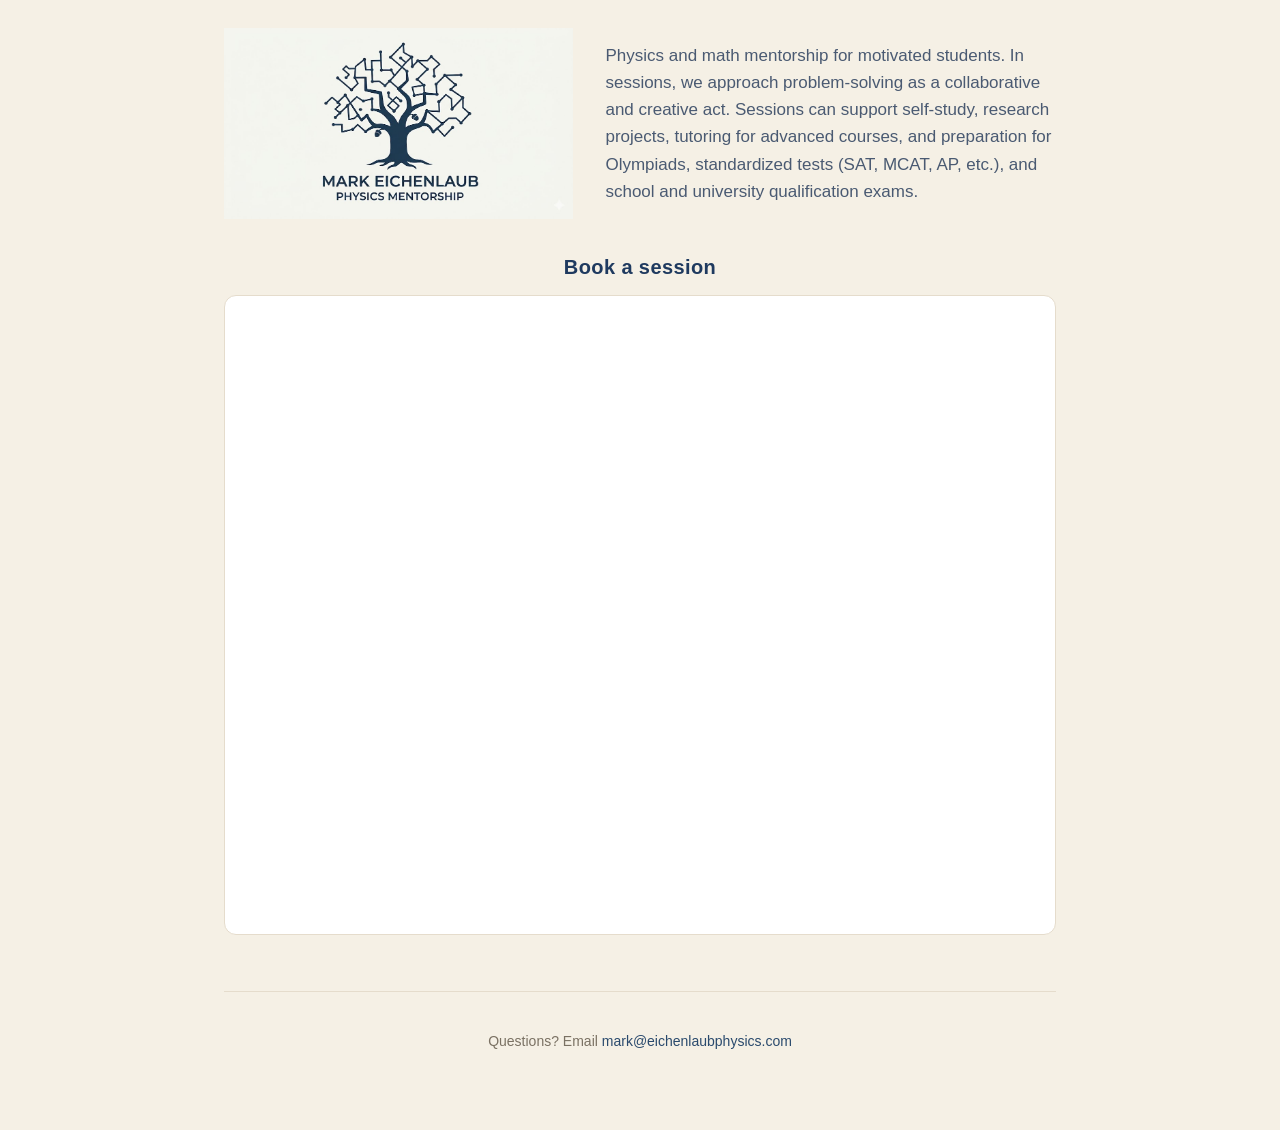
==== index.html @ aeaa36c9 "Update contact email to mark@eichenlaubphysics.com Co-Authored-By: Claude Sonnet 4.6 <noreply@anthro" ====
<!DOCTYPE html>
<html lang="en">
<head>
  <meta charset="UTF-8" />
  <meta name="viewport" content="width=device-width, initial-scale=1.0" />
  <title>Mark Eichenlaub Physics Mentorship</title>
  <meta name="description" content="Physics and math mentorship for motivated students. Olympiads, advanced coursework, research projects, standardized tests, and self-study." />

  <meta property="og:title" content="Mark Eichenlaub Physics Mentorship" />
  <meta property="og:description" content="Physics and math mentorship for motivated students. Olympiads, advanced coursework, research projects, standardized tests, and self-study." />
  <meta property="og:image" content="/logo.jpg" />
  <meta property="og:type" content="website" />

  <link rel="icon" type="image/jpeg" href="/logo.jpg" />
  <link rel="stylesheet" href="styles.css" />
</head>
<body>
  <main>
    <header class="hero">
      <img src="logo.jpg" alt="Mark Eichenlaub Physics Mentorship" class="logo" />
      <div class="intro">
        <p>
          Physics and math mentorship for motivated students. In sessions, we
          approach problem-solving as a collaborative and creative act. Sessions
          can support self-study, research projects, tutoring for advanced
          courses, and preparation for Olympiads, standardized tests (SAT,
          MCAT, AP, etc.), and school and university qualification exams.
        </p>
      </div>
    </header>

    <section class="booking">
      <h2>Book a session</h2>
      <div id="my-cal-inline"></div>
    </section>

    <footer>
      <p>
        Questions? Email <a href="mailto:mark@eichenlaubphysics.com">mark@eichenlaubphysics.com</a>
      </p>
    </footer>
  </main>

  <!-- Cal.com inline embed -->
  <script type="text/javascript">
    (function (C, A, L) { let p = function (a, ar) { a.q.push(ar); }; let d = C.document; C.Cal = C.Cal || function () { let cal = C.Cal; let ar = arguments; if (!cal.loaded) { cal.ns = {}; cal.q = cal.q || []; d.head.appendChild(d.createElement("script")).src = A; cal.loaded = true; } if (ar[0] === L) { const api = function () { p(api, arguments); }; const namespace = ar[1]; api.q = api.q || []; if(typeof namespace === "string"){cal.ns[namespace] = cal.ns[namespace] || api;p(cal.ns[namespace], ar);p(cal, ["initNamespace", namespace]);} else p(cal, ar); return;} p(cal, ar); }; })(window, "https://app.cal.com/embed/embed.js", "init");
    Cal("init", "tutoring", {origin: "https://app.cal.com"});
    Cal.ns.tutoring("inline", {
      elementOrSelector: "#my-cal-inline",
      calLink: "markeichenlaub",
      layout: "month_view"
    });
    Cal.ns.tutoring("ui", { theme: "light", hideEventTypeDetails: false, layout: "month_view" });
  </script>
</body>
</html>
---- styles.css ----
:root {
  --bg: #f5f0e5;
  --ink: #1f3a5f;
  --ink-soft: #4a5a72;
  --muted: #7a7163;
  --rule: #e5dccc;
  --accent: #2a4a6d;
  --max-width: 880px;
}

* { box-sizing: border-box; }

html, body {
  margin: 0;
  padding: 0;
  background: var(--bg);
  color: var(--ink);
  font-family: -apple-system, BlinkMacSystemFont, "Segoe UI", Roboto, "Helvetica Neue", Arial, sans-serif;
  font-size: 17px;
  line-height: 1.6;
  -webkit-font-smoothing: antialiased;
}

main {
  max-width: var(--max-width);
  margin: 0 auto;
  padding: 20px 24px 64px;
}

.hero {
  display: flex;
  align-items: center;
  gap: 32px;
  padding: 8px 0;
}

.logo {
  flex: 0 0 auto;
  width: 42%;
  max-width: 360px;
  height: auto;
  display: block;
}

.intro {
  flex: 1 1 auto;
  color: var(--ink-soft);
  font-size: 17px;
  line-height: 1.6;
}

.intro p {
  margin: 0;
}

.booking {
  margin-top: 24px;
}

.booking h2 {
  font-size: 20px;
  color: var(--ink);
  margin: 0 0 12px;
  text-align: center;
  font-weight: 600;
  letter-spacing: 0.02em;
}

#my-cal-inline {
  min-height: 640px;
  width: 100%;
  background: white;
  border: 1px solid var(--rule);
  border-radius: 12px;
  overflow: hidden;
}

footer {
  margin-top: 56px;
  padding-top: 24px;
  border-top: 1px solid var(--rule);
  text-align: center;
  color: var(--muted);
  font-size: 14px;
}

footer a {
  color: var(--accent);
  text-decoration: none;
}

footer a:hover {
  text-decoration: underline;
}

@media (max-width: 700px) {
  main { padding: 16px 16px 48px; }
  body { font-size: 16px; }
  .hero {
    flex-direction: column;
    gap: 16px;
    text-align: center;
  }
  .logo { width: 100%; max-width: 420px; }
  .intro { font-size: 17px; }
  #my-cal-inline { min-height: 580px; }
}
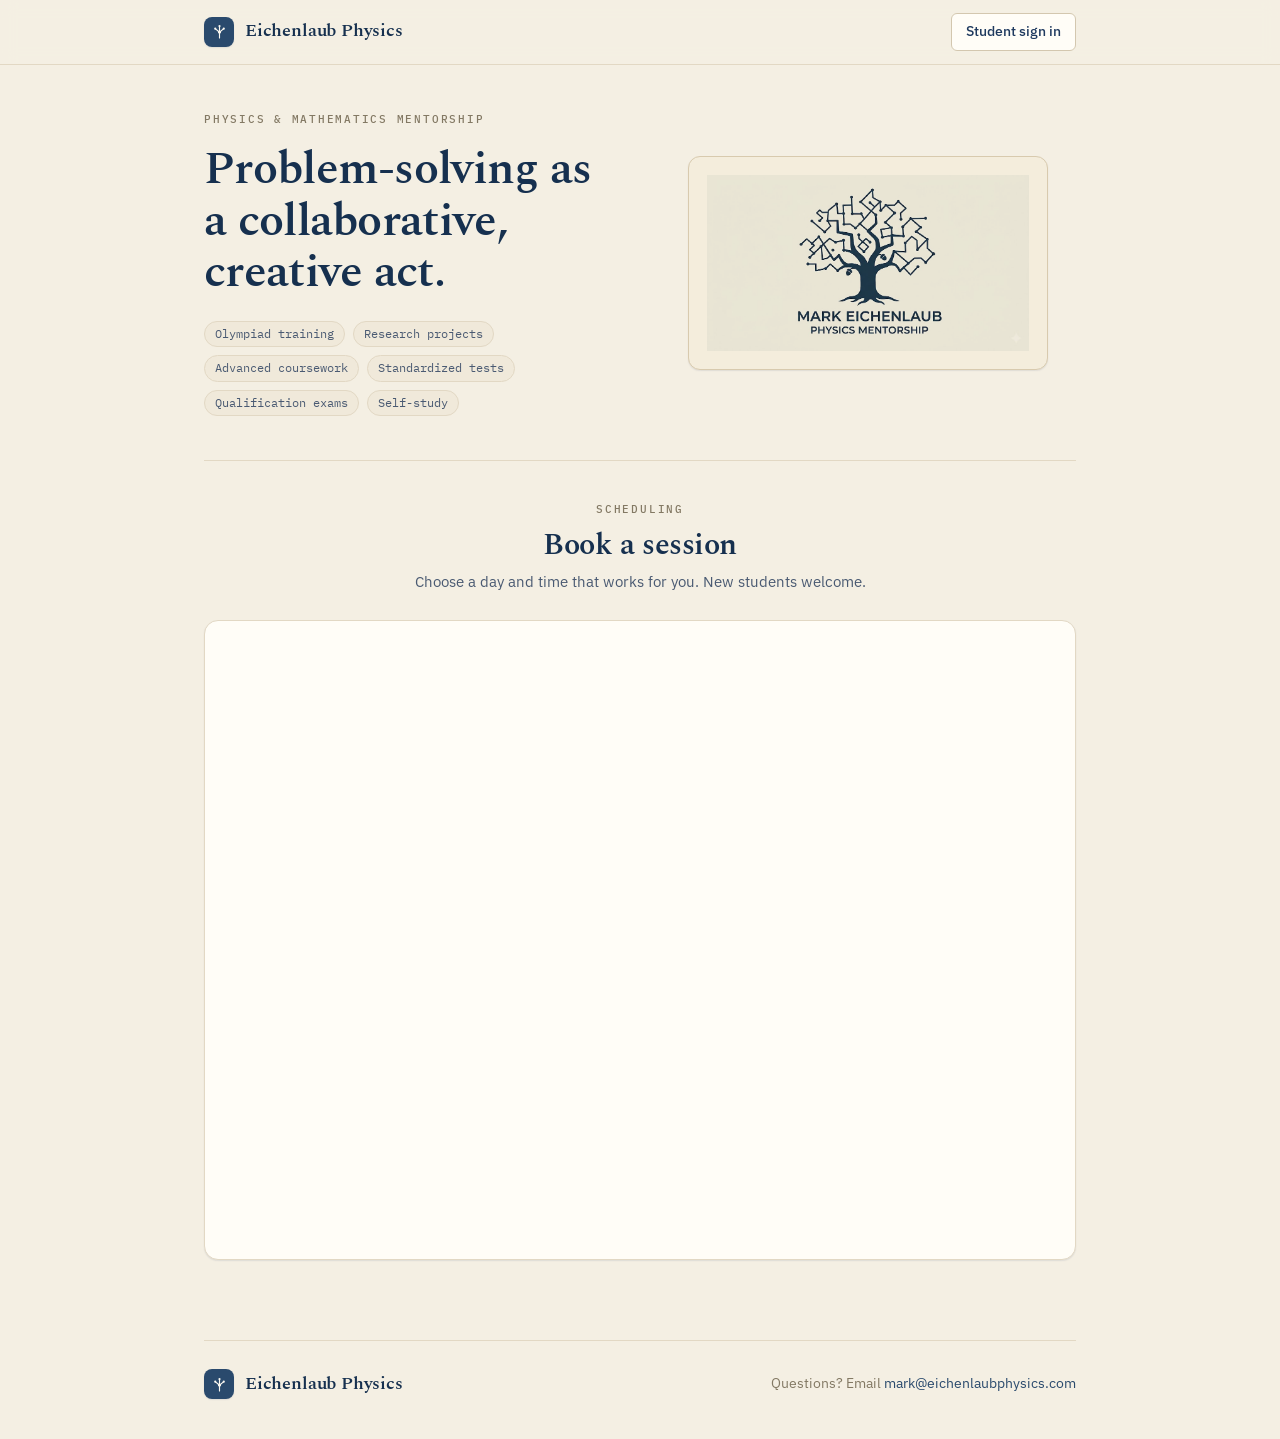
==== commit 33cbe8a3: "Apply unified brand design: warm cream + navy, Spectral / IBM Plex New look matches the student port" ====
--- a/index.html
+++ b/index.html
@@ -12,32 +12,74 @@
   <meta property="og:type" content="website" />
 
   <link rel="icon" type="image/jpeg" href="/logo.jpg" />
+
+  <link rel="preconnect" href="https://fonts.googleapis.com" />
+  <link rel="preconnect" href="https://fonts.gstatic.com" crossorigin />
+  <link href="https://fonts.googleapis.com/css2?family=Spectral:ital,wght@0,400;0,500;0,600;0,700;1,400&family=IBM+Plex+Sans:wght@400;500;600&family=IBM+Plex+Mono:wght@400;500&display=swap" rel="stylesheet" />
+
   <link rel="stylesheet" href="styles.css" />
 </head>
 <body>
-  <main>
-    <header class="hero">
-      <img src="logo.jpg" alt="Mark Eichenlaub Physics Mentorship" class="logo" />
-      <div class="intro">
-        <p>
-          Physics and math mentorship for motivated students. In sessions, we
-          approach problem-solving as a collaborative and creative act. Sessions
-          can support self-study, research projects, tutoring for advanced
-          courses, and preparation for Olympiads, standardized tests (SAT,
-          MCAT, AP, etc.), and school and university qualification exams.
-        </p>
+  <header class="site-header">
+    <div class="wrap header-inner">
+      <a class="wordmark" href="/">
+        <span class="mark" aria-hidden="true">
+          <svg viewBox="0 0 24 24" fill="none" stroke="currentColor" stroke-width="1.6" stroke-linecap="round" stroke-linejoin="round">
+            <path d="M12 21 L12 13"></path><path d="M12 13 L6 8"></path><path d="M12 13 L18 8"></path><path d="M12 13 L12 5"></path>
+            <circle cx="12" cy="13" r="2.1" fill="currentColor" stroke="none"></circle>
+            <circle cx="6" cy="8" r="1.5" fill="currentColor" stroke="none"></circle>
+            <circle cx="18" cy="8" r="1.5" fill="currentColor" stroke="none"></circle>
+            <circle cx="12" cy="4.4" r="1.5" fill="currentColor" stroke="none"></circle>
+          </svg>
+        </span>
+        <span class="wm-name">Eichenlaub Physics</span>
+      </a>
+      <a class="signin-link" href="https://portal.eichenlaubphysics.com">Student sign in</a>
+    </div>
+  </header>
+
+  <main class="wrap">
+    <section class="hero">
+      <div class="hero-copy">
+        <p class="eyebrow">Physics &amp; Mathematics Mentorship</p>
+        <h1>Problem-solving as a collaborative, creative act.</h1>
+        <ul class="focus">
+          <li>Olympiad training</li>
+          <li>Research projects</li>
+          <li>Advanced coursework</li>
+          <li>Standardized tests</li>
+          <li>Qualification exams</li>
+          <li>Self-study</li>
+        </ul>
       </div>
-    </header>
+      <div class="hero-logo">
+        <img src="logo.jpg" alt="Mark Eichenlaub Physics Mentorship" class="logo" />
+      </div>
+    </section>
+
+    <hr class="rule" />
 
     <section class="booking">
+      <p class="eyebrow center">Scheduling</p>
       <h2>Book a session</h2>
+      <p class="booking-sub">Choose a day and time that works for you. New students welcome.</p>
       <div id="my-cal-inline"></div>
     </section>
 
     <footer>
-      <p>
-        Questions? Email <a href="mailto:mark@eichenlaubphysics.com">mark@eichenlaubphysics.com</a>
-      </p>
+      <a class="wordmark" href="/">
+        <span class="mark" aria-hidden="true">
+          <svg viewBox="0 0 24 24" fill="none" stroke="currentColor" stroke-width="1.6" stroke-linecap="round" stroke-linejoin="round">
+            <path d="M12 21 L12 13"></path><path d="M12 13 L6 8"></path><path d="M12 13 L18 8"></path><path d="M12 13 L12 5"></path>
+            <circle cx="12" cy="13" r="2.1" fill="currentColor" stroke="none"></circle>
+            <circle cx="6" cy="8" r="1.5" fill="currentColor" stroke="none"></circle>
+            <circle cx="18" cy="8" r="1.5" fill="currentColor" stroke="none"></circle>
+            <circle cx="12" cy="4.4" r="1.5" fill="currentColor" stroke="none"></circle>
+          </svg>
+        </span>
+        <span class="wm-name">Eichenlaub Physics</span>
+      </a>
+      <p>Questions? Email <a href="mailto:mark@eichenlaubphysics.com">mark@eichenlaubphysics.com</a></p>
     </footer>
   </main>
 
@@ -50,7 +92,12 @@
       calLink: "markeichenlaub",
       layout: "month_view"
     });
-    Cal.ns.tutoring("ui", { theme: "light", hideEventTypeDetails: false, layout: "month_view" });
+    Cal.ns.tutoring("ui", {
+      theme: "light",
+      hideEventTypeDetails: false,
+      layout: "month_view",
+      cssVarsPerTheme: { light: { "cal-brand": "#2a4a6d" } }
+    });
   </script>
 </body>
 </html>
--- a/styles.css
+++ b/styles.css
@@ -1,107 +1,128 @@
+/* ============================================================
+   Eichenlaub Physics — booking site
+   Unified brand: warm cream + navy, Spectral / IBM Plex Sans.
+   ============================================================ */
 :root {
-  --bg: #f5f0e5;
-  --ink: #1f3a5f;
-  --ink-soft: #4a5a72;
-  --muted: #7a7163;
-  --rule: #e5dccc;
-  --accent: #2a4a6d;
-  --max-width: 880px;
+  --bg:          #f4efe3;
+  --surface:     #fffdf7;
+  --surface-2:   #f0e9da;
+  --ink:         #1f3a5f;
+  --ink-strong:  #16304f;
+  --ink-soft:    #4a5a72;
+  --muted:       #837964;
+  --rule:        #e2d8c4;
+  --rule-strong: #d3c7af;
+  --accent:      #2a4a6d;
+  --accent-ink:  #fbf8f0;
+  --accent-soft: #e4ebf2;
+
+  --font-display: 'Spectral', Georgia, serif;
+  --font-ui: 'IBM Plex Sans', system-ui, -apple-system, sans-serif;
+  --font-mono: 'IBM Plex Mono', ui-monospace, monospace;
+
+  --max-width: 920px;
+  --shadow-sm: 0 1px 2px rgba(31,58,95,.06), 0 1px 1px rgba(31,58,95,.04);
 }
 
 * { box-sizing: border-box; }
 
 html, body {
-  margin: 0;
-  padding: 0;
+  margin: 0; padding: 0;
   background: var(--bg);
   color: var(--ink);
-  font-family: -apple-system, BlinkMacSystemFont, "Segoe UI", Roboto, "Helvetica Neue", Arial, sans-serif;
-  font-size: 17px;
+  font-family: var(--font-ui);
+  font-size: 16px;
   line-height: 1.6;
   -webkit-font-smoothing: antialiased;
+  text-rendering: optimizeLegibility;
 }
 
-main {
-  max-width: var(--max-width);
-  margin: 0 auto;
-  padding: 20px 24px 64px;
+h1, h2 { font-family: var(--font-display); font-weight: 600; color: var(--ink-strong); line-height: 1.12; letter-spacing: -0.015em; margin: 0; }
+a { color: var(--accent); text-decoration: none; }
+a:hover { text-decoration: underline; text-underline-offset: 2px; }
+
+.wrap { max-width: var(--max-width); margin: 0 auto; padding: 0 24px; }
+
+.eyebrow {
+  font-family: var(--font-mono);
+  font-size: 11px; letter-spacing: 0.16em; text-transform: uppercase;
+  color: var(--muted); font-weight: 500; margin: 0 0 16px;
+}
+.eyebrow.center { text-align: center; margin-bottom: 10px; }
+
+/* ---- Header -------------------------------------------------- */
+.site-header {
+  position: sticky; top: 0; z-index: 10;
+  background: color-mix(in srgb, var(--bg) 88%, transparent);
+  backdrop-filter: blur(8px);
+  border-bottom: 1px solid var(--rule);
+}
+.header-inner { display: flex; align-items: center; justify-content: space-between; padding-top: 13px; padding-bottom: 13px; }
+.wordmark { display: inline-flex; align-items: center; gap: 11px; }
+.wordmark:hover { text-decoration: none; }
+.wordmark .mark {
+  width: 30px; height: 30px; flex-shrink: 0; border-radius: 8px;
+  background: var(--accent); color: var(--accent-ink);
+  display: grid; place-items: center; box-shadow: var(--shadow-sm);
+}
+.wordmark .mark svg { width: 17px; height: 17px; display: block; }
+.wm-name { font-family: var(--font-display); font-weight: 600; font-size: 18px; color: var(--ink-strong); letter-spacing: -0.01em; }
+.signin-link {
+  font-size: 13.5px; font-weight: 500; color: var(--ink); padding: 7px 14px;
+  border: 1px solid var(--rule-strong); border-radius: 6px; background: var(--surface);
+  transition: background .15s, border-color .15s; white-space: nowrap;
+}
+.signin-link:hover { background: var(--surface-2); border-color: var(--muted); text-decoration: none; }
+
+/* ---- Hero ---------------------------------------------------- */
+.hero {
+  display: grid; grid-template-columns: 1fr 1fr; gap: 40px; align-items: center;
+  padding: 46px 0 36px;
+}
+.hero h1 { font-size: clamp(30px, 4.4vw, 46px); margin-bottom: 22px; }
+.focus { list-style: none; margin: 0; padding: 0; display: flex; flex-wrap: wrap; gap: 8px; }
+.focus li {
+  font-family: var(--font-mono); font-size: 11.5px; color: var(--ink-soft);
+  background: var(--surface-2); border: 1px solid var(--rule);
+  padding: 3px 10px; border-radius: 100px; white-space: nowrap;
+}
+.hero-logo { display: grid; place-items: center; }
+.hero-logo .logo {
+  width: 100%; max-width: 360px; display: block; border-radius: 12px;
+  background: var(--surface); padding: 18px;
+  border: 1px solid var(--rule); box-shadow: var(--shadow-sm);
+  mix-blend-mode: multiply;
 }
 
-.hero {
-  display: flex;
-  align-items: center;
-  gap: 32px;
-  padding: 8px 0;
+.rule { height: 1px; background: var(--rule); border: none; margin: 8px 0 40px; }
+
+/* ---- Booking ------------------------------------------------- */
+.booking { padding-bottom: 72px; }
+.booking h2 { font-size: 30px; text-align: center; margin-bottom: 8px; }
+.booking-sub { text-align: center; color: var(--ink-soft); font-size: 15px; margin: 0 0 26px; }
+
+#my-cal-inline {
+  min-height: 640px; width: 100%;
+  background: var(--surface);
+  border: 1px solid var(--rule);
+  border-radius: 14px;
+  overflow: hidden;
+  box-shadow: var(--shadow-sm);
 }
 
-.logo {
-  flex: 0 0 auto;
-  width: 42%;
-  max-width: 360px;
-  height: auto;
-  display: block;
+/* ---- Footer -------------------------------------------------- */
+footer {
+  margin-top: 8px; padding: 28px 0 40px;
+  border-top: 1px solid var(--rule);
+  display: flex; align-items: center; justify-content: space-between;
+  flex-wrap: wrap; gap: 12px;
 }
+footer p { color: var(--muted); font-size: 13.5px; margin: 0; }
 
-.intro {
-  flex: 1 1 auto;
-  color: var(--ink-soft);
-  font-size: 17px;
-  line-height: 1.6;
+/* ---- Responsive ---------------------------------------------- */
+@media (max-width: 760px) {
+  .hero { grid-template-columns: 1fr; gap: 26px; padding: 32px 0 28px; }
+  .hero-logo { order: -1; }
+  .hero-logo .logo { max-width: 300px; }
+  .booking h2 { font-size: 26px; }
 }
-
-.intro p {
-  margin: 0;
-}
-
-.booking {
-  margin-top: 24px;
-}
-
-.booking h2 {
-  font-size: 20px;
-  color: var(--ink);
-  margin: 0 0 12px;
-  text-align: center;
-  font-weight: 600;
-  letter-spacing: 0.02em;
-}
-
-#my-cal-inline {
-  min-height: 640px;
-  width: 100%;
-  background: white;
-  border: 1px solid var(--rule);
-  border-radius: 12px;
-  overflow: hidden;
-}
-
-footer {
-  margin-top: 56px;
-  padding-top: 24px;
-  border-top: 1px solid var(--rule);
-  text-align: center;
-  color: var(--muted);
-  font-size: 14px;
-}
-
-footer a {
-  color: var(--accent);
-  text-decoration: none;
-}
-
-footer a:hover {
-  text-decoration: underline;
-}
-
-@media (max-width: 700px) {
-  main { padding: 16px 16px 48px; }
-  body { font-size: 16px; }
-  .hero {
-    flex-direction: column;
-    gap: 16px;
-    text-align: center;
-  }
-  .logo { width: 100%; max-width: 420px; }
-  .intro { font-size: 17px; }
-  #my-cal-inline { min-height: 580px; }
-}
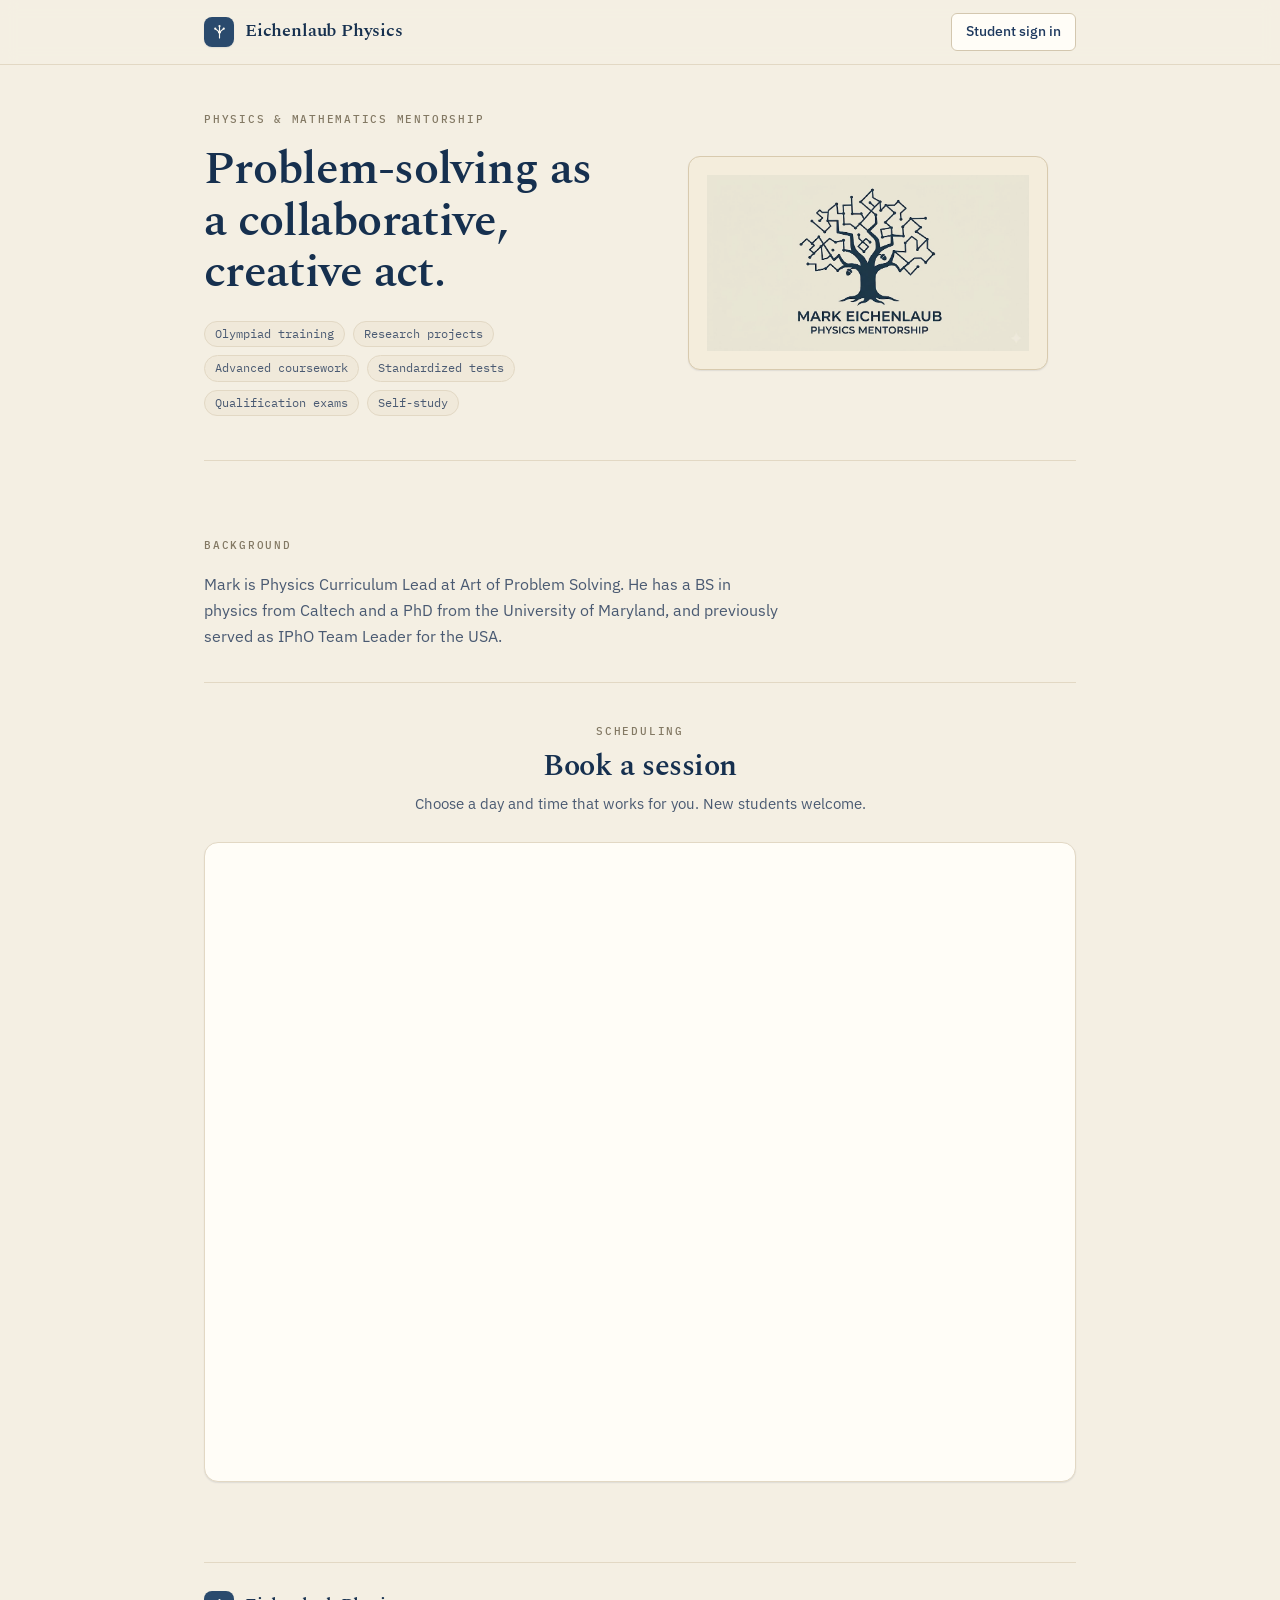
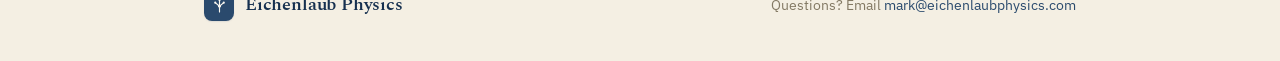
==== commit 5d3183d8: "Add bio section; bio moved here from Cal.com profile Physics Curriculum Lead / Caltech BS / UMD PhD " ====
--- a/index.html
+++ b/index.html
@@ -59,6 +59,13 @@
 
     <hr class="rule" />
 
+    <section class="about">
+      <p class="eyebrow">Background</p>
+      <p class="about-body">Mark is Physics Curriculum Lead at Art of Problem Solving. He has a BS in physics from Caltech and a PhD from the University of Maryland, and previously served as IPhO Team Leader for the USA.</p>
+    </section>
+
+    <hr class="rule" />
+
     <section class="booking">
       <p class="eyebrow center">Scheduling</p>
       <h2>Book a session</h2>
--- a/styles.css
+++ b/styles.css
@@ -96,6 +96,10 @@
 
 .rule { height: 1px; background: var(--rule); border: none; margin: 8px 0 40px; }
 
+/* ---- About --------------------------------------------------- */
+.about { padding: 36px 0 24px; }
+.about-body { font-size: 16px; color: var(--ink-soft); line-height: 1.65; max-width: 580px; margin: 0; }
+
 /* ---- Booking ------------------------------------------------- */
 .booking { padding-bottom: 72px; }
 .booking h2 { font-size: 30px; text-align: center; margin-bottom: 8px; }
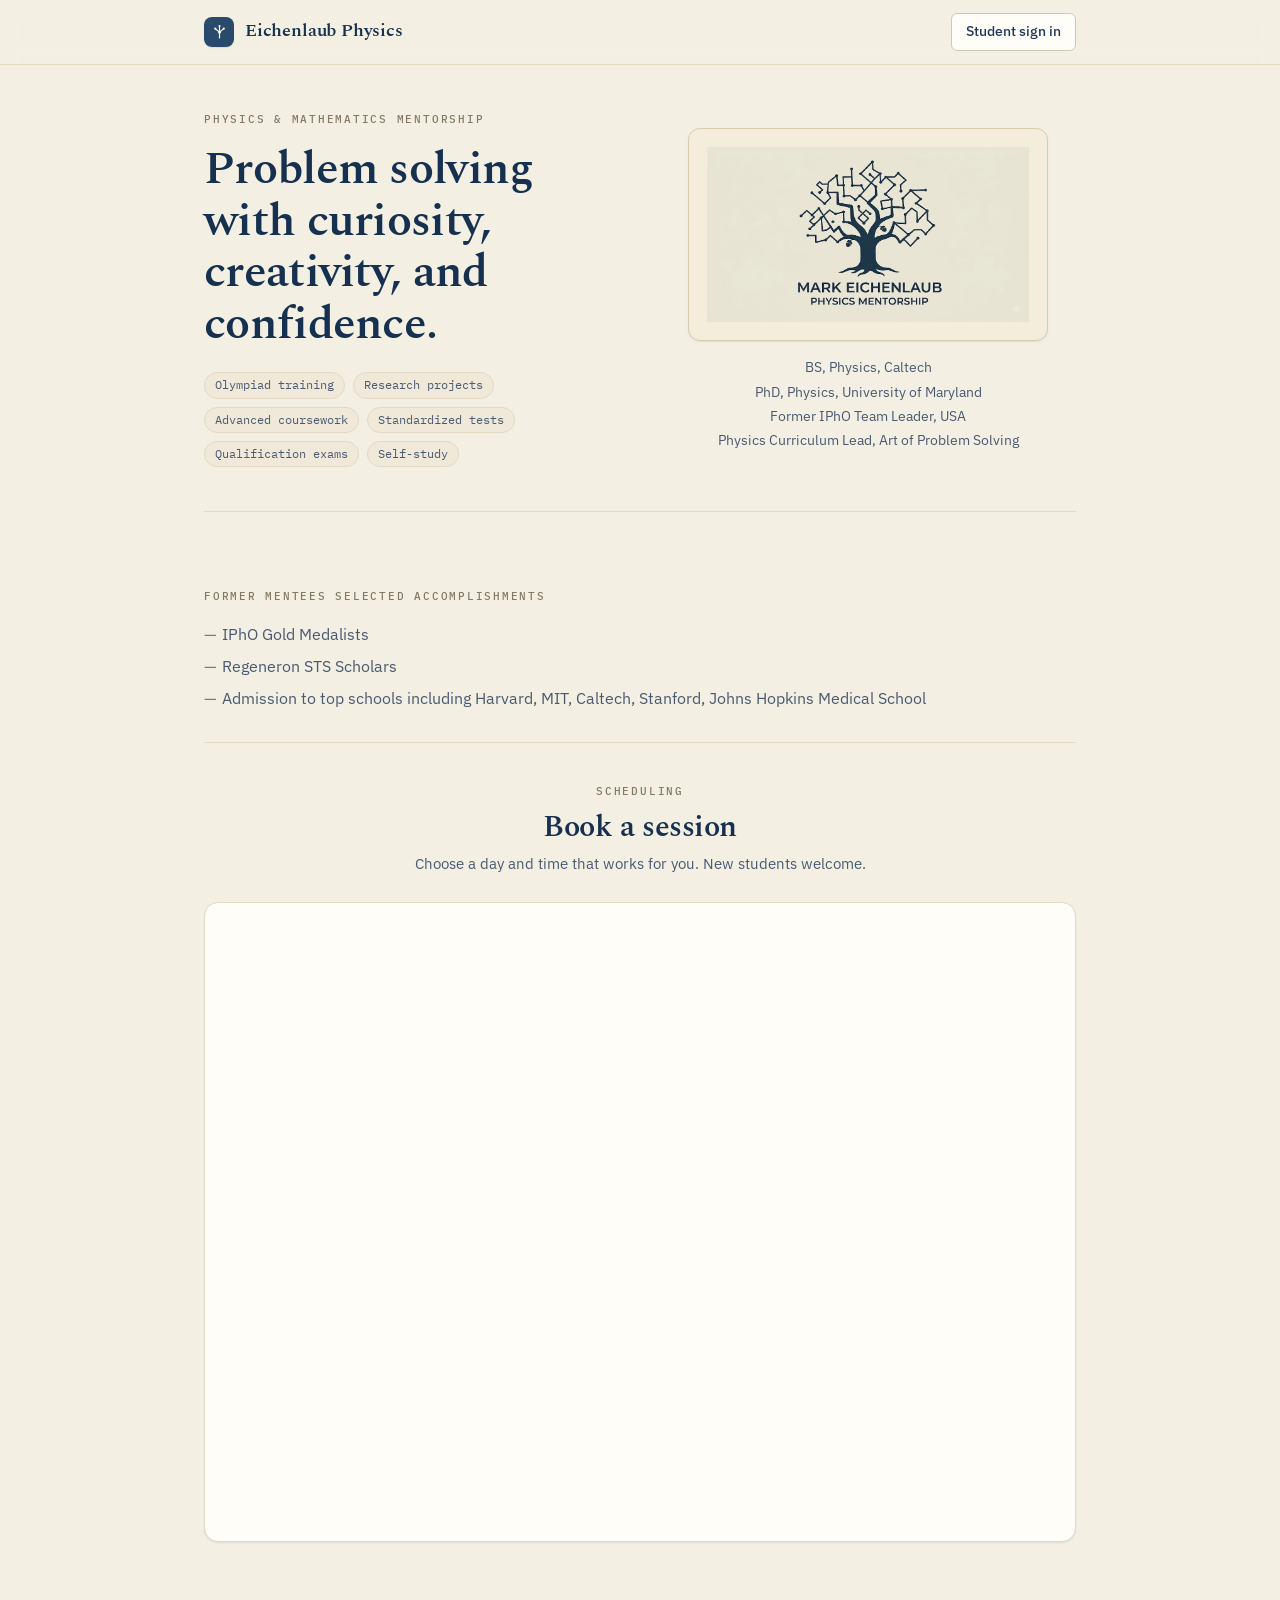
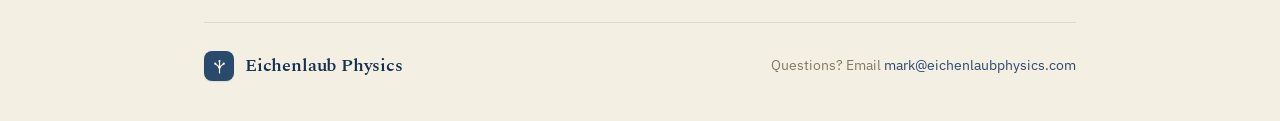
==== commit 56cdcc85: "Redesign hero bio, headline, and add mentee accomplishments section - Move bio under logo as 4 crede" ====
--- a/index.html
+++ b/index.html
@@ -42,7 +42,7 @@
     <section class="hero">
       <div class="hero-copy">
         <p class="eyebrow">Physics &amp; Mathematics Mentorship</p>
-        <h1>Problem-solving as a collaborative, creative act.</h1>
+        <h1>Problem solving with curiosity, creativity, and confidence.</h1>
         <ul class="focus">
           <li>Olympiad training</li>
           <li>Research projects</li>
@@ -54,14 +54,24 @@
       </div>
       <div class="hero-logo">
         <img src="logo.jpg" alt="Mark Eichenlaub Physics Mentorship" class="logo" />
+        <ul class="bio-lines">
+          <li>BS, Physics, Caltech</li>
+          <li>PhD, Physics, University of Maryland</li>
+          <li>Former IPhO Team Leader, USA</li>
+          <li>Physics Curriculum Lead, Art of Problem Solving</li>
+        </ul>
       </div>
     </section>
 
     <hr class="rule" />
 
-    <section class="about">
-      <p class="eyebrow">Background</p>
-      <p class="about-body">Mark is Physics Curriculum Lead at Art of Problem Solving. He has a BS in physics from Caltech and a PhD from the University of Maryland, and previously served as IPhO Team Leader for the USA.</p>
+    <section class="accomplishments">
+      <p class="eyebrow">Former mentees selected accomplishments</p>
+      <ul class="accomplishment-list">
+        <li>IPhO Gold Medalists</li>
+        <li>Regeneron STS Scholars</li>
+        <li>Admission to top schools including Harvard, MIT, Caltech, Stanford, Johns Hopkins Medical School</li>
+      </ul>
     </section>
 
     <hr class="rule" />
--- a/styles.css
+++ b/styles.css
@@ -96,9 +96,30 @@
 
 .rule { height: 1px; background: var(--rule); border: none; margin: 8px 0 40px; }
 
-/* ---- About --------------------------------------------------- */
-.about { padding: 36px 0 24px; }
-.about-body { font-size: 16px; color: var(--ink-soft); line-height: 1.65; max-width: 580px; margin: 0; }
+/* ---- Bio lines (under logo) ---------------------------------- */
+.bio-lines {
+  list-style: none; margin: 16px 0 0; padding: 0;
+  display: flex; flex-direction: column; gap: 4px;
+  text-align: center;
+}
+.bio-lines li {
+  font-family: var(--font-ui); font-size: 13.5px;
+  color: var(--ink-soft); line-height: 1.5;
+}
+
+/* ---- Accomplishments ----------------------------------------- */
+.accomplishments { padding: 36px 0 24px; }
+.accomplishment-list {
+  list-style: none; margin: 0; padding: 0;
+  display: flex; flex-direction: column; gap: 8px;
+}
+.accomplishment-list li {
+  font-size: 16px; color: var(--ink-soft); line-height: 1.5;
+  padding-left: 18px; position: relative;
+}
+.accomplishment-list li::before {
+  content: "—"; position: absolute; left: 0; color: var(--muted);
+}
 
 /* ---- Booking ------------------------------------------------- */
 .booking { padding-bottom: 72px; }
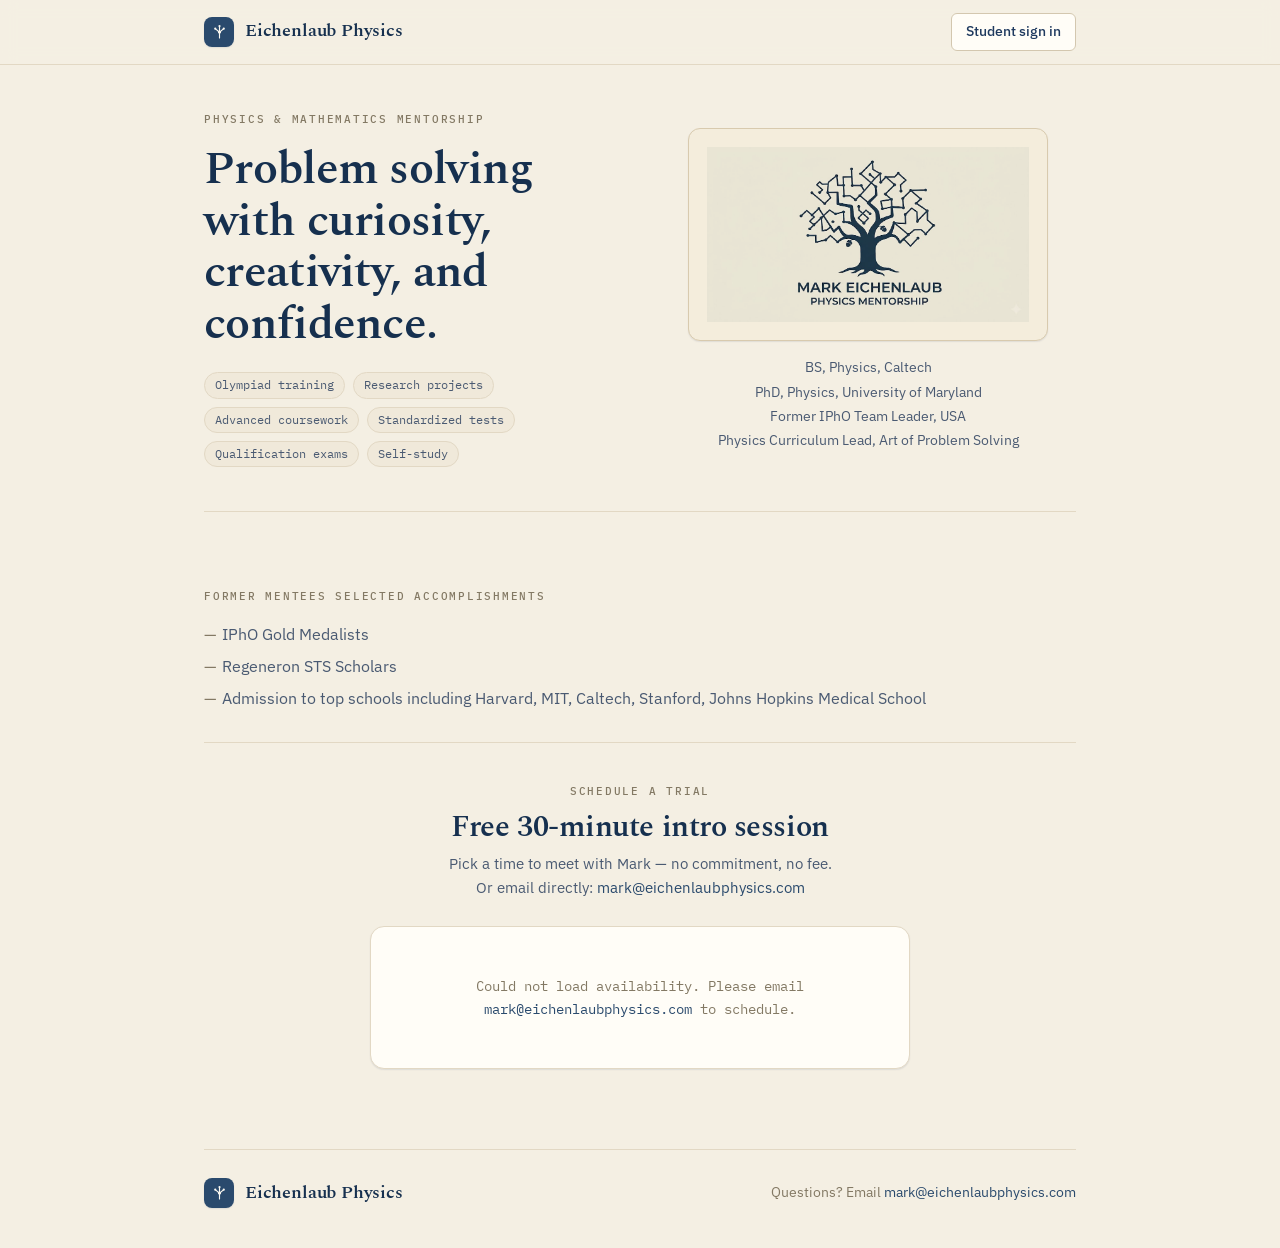
==== commit 90dc255e: "Replace Cal.com with custom 30-min trial booking widget Removes Cal.com embed entirely. New widget c" ====
--- a/index.html
+++ b/index.html
@@ -77,10 +77,11 @@
     <hr class="rule" />
 
     <section class="booking">
-      <p class="eyebrow center">Scheduling</p>
-      <h2>Book a session</h2>
-      <p class="booking-sub">Choose a day and time that works for you. New students welcome.</p>
-      <div id="my-cal-inline"></div>
+      <p class="eyebrow center">Schedule a Trial</p>
+      <h2>Free 30-minute intro session</h2>
+      <p class="booking-sub">Pick a time to meet with Mark — no commitment, no fee.<br>
+        Or email directly: <a href="mailto:mark@eichenlaubphysics.com">mark@eichenlaubphysics.com</a></p>
+      <div id="trial-booking" class="trial-widget"></div>
     </section>
 
     <footer>
@@ -100,21 +101,157 @@
     </footer>
   </main>
 
-  <!-- Cal.com inline embed -->
-  <script type="text/javascript">
-    (function (C, A, L) { let p = function (a, ar) { a.q.push(ar); }; let d = C.document; C.Cal = C.Cal || function () { let cal = C.Cal; let ar = arguments; if (!cal.loaded) { cal.ns = {}; cal.q = cal.q || []; d.head.appendChild(d.createElement("script")).src = A; cal.loaded = true; } if (ar[0] === L) { const api = function () { p(api, arguments); }; const namespace = ar[1]; api.q = api.q || []; if(typeof namespace === "string"){cal.ns[namespace] = cal.ns[namespace] || api;p(cal.ns[namespace], ar);p(cal, ["initNamespace", namespace]);} else p(cal, ar); return;} p(cal, ar); }; })(window, "https://app.cal.com/embed/embed.js", "init");
-    Cal("init", "tutoring", {origin: "https://app.cal.com"});
-    Cal.ns.tutoring("inline", {
-      elementOrSelector: "#my-cal-inline",
-      calLink: "markeichenlaub",
-      layout: "month_view"
-    });
-    Cal.ns.tutoring("ui", {
-      theme: "light",
-      hideEventTypeDetails: false,
-      layout: "month_view",
-      cssVarsPerTheme: { light: { "cal-brand": "#2a4a6d" } }
-    });
+  <script>
+  (function () {
+    const SB_URL = 'https://nxvtaxbntqhcfqtazbnt.supabase.co'
+    const SB_KEY = 'sb_publishable_51M6zUC11pz8fIPkCvi4WQ_owCE99pB'
+    const TZ = 'America/Los_Angeles'
+    const MONTHS = ['January','February','March','April','May','June','July','August','September','October','November','December']
+    const DAYS = ['Su','Mo','Tu','We','Th','Fr','Sa']
+
+    const root = document.getElementById('trial-booking')
+    let allSlots = []       // ISO strings
+    let year, month         // currently displayed month
+    let selectedDate = null // 'YYYY-MM-DD'
+    let selectedSlot = null // ISO string
+    let submitting = false
+
+    function toLocalDate(iso) {
+      return new Date(iso).toLocaleDateString('en-CA', { timeZone: TZ })
+    }
+    function fmtTime(iso) {
+      return new Date(iso).toLocaleTimeString('en-US', { hour: 'numeric', minute: '2-digit', timeZone: TZ })
+    }
+    function fmtFullDate(dateStr) {
+      const d = new Date(dateStr + 'T12:00:00Z')
+      return d.toLocaleDateString('en-US', { weekday: 'long', month: 'long', day: 'numeric', timeZone: TZ })
+    }
+    function dateKey(iso) { return toLocalDate(iso) }
+
+    function slotsByDate() {
+      const map = {}
+      for (const s of allSlots) {
+        const k = dateKey(s)
+        if (!map[k]) map[k] = []
+        map[k].push(s)
+      }
+      return map
+    }
+
+    function render() {
+      const map = slotsByDate()
+      const today = new Date().toLocaleDateString('en-CA', { timeZone: TZ })
+      const firstDay = new Date(year, month, 1).getDay()
+      const daysInMonth = new Date(year, month + 1, 0).getDate()
+
+      const slotsForDay = selectedDate ? (map[selectedDate] || []) : []
+
+      let html = '<div class="trial-cal">'
+      html += '<div class="trial-cal-header">'
+      const prevDisabled = (year < new Date().getFullYear() || (year === new Date().getFullYear() && month <= new Date().getMonth())) ? 'disabled' : ''
+      html += '<button class="trial-cal-nav" id="tcal-prev" ' + prevDisabled + '>&#8249;</button>'
+      html += '<span>' + MONTHS[month] + ' ' + year + '</span>'
+      html += '<button class="trial-cal-nav" id="tcal-next">&#8250;</button>'
+      html += '</div>'
+      html += '<div class="trial-dow-row">' + DAYS.map(d => '<div class="trial-dow">' + d + '</div>').join('') + '</div>'
+      html += '<div class="trial-grid">'
+      for (let i = 0; i < firstDay; i++) html += '<div class="trial-day other-month"></div>'
+      for (let d = 1; d <= daysInMonth; d++) {
+        const key = year + '-' + String(month + 1).padStart(2, '0') + '-' + String(d).padStart(2, '0')
+        const isPast = key < today
+        const hasSlots = !!map[key]
+        const isSel = key === selectedDate
+        let cls = 'trial-day'
+        if (isPast) cls += ' past'
+        else if (hasSlots) cls += ' has-slots'
+        else cls += ' other-month'
+        if (isSel) cls += ' selected'
+        const dot = hasSlots && !isPast ? '<span class="trial-dot"></span>' : ''
+        const click = hasSlots && !isPast ? ' data-date="' + key + '"' : ''
+        html += '<div class="' + cls + '"' + click + '>' + d + dot + '</div>'
+      }
+      html += '</div></div>'
+
+      if (selectedDate && slotsForDay.length > 0) {
+        html += '<div class="trial-slots-section">'
+        html += '<p class="trial-slots-label">' + fmtFullDate(selectedDate) + '</p>'
+        html += '<div class="trial-slots">'
+        for (const s of slotsForDay) {
+          const isSel = s === selectedSlot
+          html += '<button class="trial-slot' + (isSel ? ' selected' : '') + '" data-slot="' + s + '">' + fmtTime(s) + ' PT</button>'
+        }
+        html += '</div></div>'
+      }
+
+      if (selectedSlot) {
+        html += '<div class="trial-form-section">'
+        html += '<p class="trial-form-title">Confirm your session</p>'
+        html += '<form id="trial-form">'
+        html += '<div class="trial-field"><label>Your name</label><input name="name" required placeholder="Full name" autocomplete="name" /></div>'
+        html += '<div class="trial-field"><label>Email</label><input name="email" type="email" required placeholder="you@example.com" autocomplete="email" /></div>'
+        html += '<div class="trial-field"><label>About you <span style="font-weight:400;color:var(--muted)">(optional)</span></label><textarea name="notes" placeholder="What are you hoping to work on? Current level, goals, any context…"></textarea></div>'
+        html += '<button class="trial-submit" type="submit"' + (submitting ? ' disabled' : '') + '>' + (submitting ? 'Booking…' : 'Book session') + '</button>'
+        html += '<div id="trial-form-error" class="trial-error"></div>'
+        html += '</form></div>'
+      }
+
+      root.innerHTML = html
+      document.getElementById('tcal-prev')?.addEventListener('click', () => { if (month === 0) { month = 11; year-- } else month--; selectedDate = null; selectedSlot = null; render() })
+      document.getElementById('tcal-next')?.addEventListener('click', () => { if (month === 11) { month = 0; year++ } else month++; selectedDate = null; selectedSlot = null; render() })
+      root.querySelectorAll('[data-date]').forEach(el => el.addEventListener('click', () => { selectedDate = el.dataset.date; selectedSlot = null; render() }))
+      root.querySelectorAll('[data-slot]').forEach(el => el.addEventListener('click', () => { selectedSlot = el.dataset.slot; render() }))
+      document.getElementById('trial-form')?.addEventListener('submit', handleSubmit)
+    }
+
+    async function handleSubmit(e) {
+      e.preventDefault()
+      if (submitting) return
+      submitting = true
+      render()
+      const fd = new FormData(e.target)
+      try {
+        const resp = await fetch(SB_URL + '/functions/v1/book-trial', {
+          method: 'POST',
+          headers: { 'apikey': SB_KEY, 'Content-Type': 'application/json' },
+          body: JSON.stringify({ slot: selectedSlot, name: fd.get('name'), email: fd.get('email'), notes: fd.get('notes') || '' })
+        })
+        const data = await resp.json()
+        if (!resp.ok) throw new Error(data.error || 'Booking failed')
+        root.innerHTML = '<div class="trial-success"><div class="trial-success-icon">✓</div><h3>You\'re booked!</h3><p>A calendar invite is on its way to ' + fd.get('email') + '.<br>Mark will be in touch before your session.</p></div>'
+      } catch (err) {
+        submitting = false
+        render()
+        const errEl = document.getElementById('trial-form-error')
+        if (errEl) errEl.textContent = err.message || 'Something went wrong — try again or email mark@eichenlaubphysics.com'
+      }
+    }
+
+    async function init() {
+      root.innerHTML = '<div class="trial-loading">Loading availability…</div>'
+      const now = new Date()
+      year = now.getFullYear()
+      month = now.getMonth()
+      const from = now.toLocaleDateString('en-CA', { timeZone: TZ })
+      const future = new Date(now)
+      future.setDate(future.getDate() + 60)
+      const to = future.toLocaleDateString('en-CA', { timeZone: TZ })
+      try {
+        const resp = await fetch(SB_URL + '/functions/v1/get-trial-availability', {
+          method: 'POST',
+          headers: { 'apikey': SB_KEY, 'Content-Type': 'application/json' },
+          body: JSON.stringify({ from, to })
+        })
+        const data = await resp.json()
+        allSlots = data.slots || []
+      } catch (e) {
+        root.innerHTML = '<div class="trial-loading">Could not load availability. Please email <a href="mailto:mark@eichenlaubphysics.com">mark@eichenlaubphysics.com</a> to schedule.</div>'
+        return
+      }
+      render()
+    }
+
+    init()
+  })()
   </script>
 </body>
 </html>
--- a/styles.css
+++ b/styles.css
@@ -126,14 +126,125 @@
 .booking h2 { font-size: 30px; text-align: center; margin-bottom: 8px; }
 .booking-sub { text-align: center; color: var(--ink-soft); font-size: 15px; margin: 0 0 26px; }
 
-#my-cal-inline {
-  min-height: 640px; width: 100%;
-  background: var(--surface);
-  border: 1px solid var(--rule);
-  border-radius: 14px;
-  overflow: hidden;
-  box-shadow: var(--shadow-sm);
-}
+/* ---- Trial booking widget ------------------------------------ */
+.trial-widget {
+  max-width: 540px; margin: 0 auto;
+  background: var(--surface); border: 1px solid var(--rule);
+  border-radius: 14px; box-shadow: var(--shadow-sm); overflow: hidden;
+}
+.trial-loading {
+  padding: 48px 24px; text-align: center;
+  color: var(--muted); font-size: 14px; font-family: var(--font-mono);
+}
+.trial-cal { padding: 24px 24px 16px; }
+.trial-cal-header {
+  display: flex; align-items: center; justify-content: space-between;
+  margin-bottom: 18px;
+}
+.trial-cal-header span {
+  font-family: var(--font-display); font-weight: 600;
+  font-size: 17px; color: var(--ink-strong);
+}
+.trial-cal-nav {
+  background: none; border: 1px solid var(--rule); border-radius: 6px;
+  width: 30px; height: 30px; cursor: pointer; display: grid; place-items: center;
+  color: var(--ink-soft); font-size: 15px; padding: 0;
+  transition: background .12s, border-color .12s;
+}
+.trial-cal-nav:hover { background: var(--surface-2); border-color: var(--muted); }
+.trial-cal-nav:disabled { opacity: .3; cursor: default; }
+.trial-dow-row {
+  display: grid; grid-template-columns: repeat(7, 1fr);
+  margin-bottom: 6px;
+}
+.trial-dow {
+  text-align: center; font-family: var(--font-mono);
+  font-size: 10px; letter-spacing: .08em; text-transform: uppercase;
+  color: var(--muted); padding: 4px 0;
+}
+.trial-grid { display: grid; grid-template-columns: repeat(7, 1fr); gap: 2px; }
+.trial-day {
+  aspect-ratio: 1; display: flex; flex-direction: column;
+  align-items: center; justify-content: center; border-radius: 6px;
+  font-size: 13px; color: var(--ink-soft); position: relative;
+  cursor: default; user-select: none;
+}
+.trial-day.other-month { color: var(--rule-strong); }
+.trial-day.past { color: var(--rule-strong); }
+.trial-day.has-slots {
+  cursor: pointer; color: var(--ink);
+  background: var(--surface-2); border: 1px solid var(--rule);
+}
+.trial-day.has-slots:hover { background: var(--accent-soft); border-color: var(--accent); }
+.trial-day.selected {
+  background: var(--accent) !important; color: var(--accent-ink) !important;
+  border-color: var(--accent) !important; font-weight: 600;
+}
+.trial-dot {
+  width: 4px; height: 4px; border-radius: 50%;
+  background: var(--accent); margin-top: 2px;
+}
+.trial-day.selected .trial-dot { background: var(--accent-ink); opacity: .7; }
+.trial-slots-section {
+  border-top: 1px solid var(--rule);
+  padding: 18px 24px 22px;
+}
+.trial-slots-label {
+  font-family: var(--font-mono); font-size: 11px; letter-spacing: .12em;
+  text-transform: uppercase; color: var(--muted); margin: 0 0 12px;
+}
+.trial-slots { display: flex; flex-wrap: wrap; gap: 8px; }
+.trial-slot {
+  font-size: 13px; padding: 6px 14px; border-radius: 6px;
+  border: 1px solid var(--rule); background: var(--surface-2);
+  color: var(--ink); cursor: pointer; font-family: var(--font-ui);
+  transition: background .12s, border-color .12s;
+}
+.trial-slot:hover { background: var(--accent-soft); border-color: var(--accent); }
+.trial-slot.selected {
+  background: var(--accent); color: var(--accent-ink);
+  border-color: var(--accent); font-weight: 500;
+}
+.trial-form-section {
+  border-top: 1px solid var(--rule);
+  padding: 18px 24px 22px;
+}
+.trial-form-title {
+  font-family: var(--font-display); font-weight: 600; font-size: 15px;
+  color: var(--ink-strong); margin: 0 0 14px;
+}
+.trial-field { margin-bottom: 12px; }
+.trial-field label {
+  display: block; font-size: 12px; font-weight: 500;
+  color: var(--ink-soft); margin-bottom: 4px;
+}
+.trial-field input, .trial-field textarea {
+  width: 100%; padding: 8px 11px; border-radius: 6px;
+  border: 1px solid var(--rule); background: var(--bg);
+  font-family: var(--font-ui); font-size: 14px; color: var(--ink);
+  outline: none; transition: border-color .12s;
+}
+.trial-field input:focus, .trial-field textarea:focus {
+  border-color: var(--accent);
+}
+.trial-field textarea { resize: vertical; min-height: 72px; }
+.trial-submit {
+  width: 100%; padding: 10px; border-radius: 7px;
+  background: var(--accent); color: var(--accent-ink);
+  border: none; font-family: var(--font-ui); font-size: 15px;
+  font-weight: 500; cursor: pointer; margin-top: 4px;
+  transition: opacity .12s;
+}
+.trial-submit:hover { opacity: .88; }
+.trial-submit:disabled { opacity: .5; cursor: default; }
+.trial-error { font-size: 13px; color: #c0392b; margin-top: 8px; }
+.trial-success { padding: 40px 24px; text-align: center; }
+.trial-success-icon { font-size: 36px; margin-bottom: 12px; }
+.trial-success h3 {
+  font-family: var(--font-display); font-size: 20px;
+  color: var(--ink-strong); margin: 0 0 8px;
+}
+.trial-success p { color: var(--ink-soft); font-size: 14px; margin: 0; }
 
 /* ---- Footer -------------------------------------------------- */
 footer {
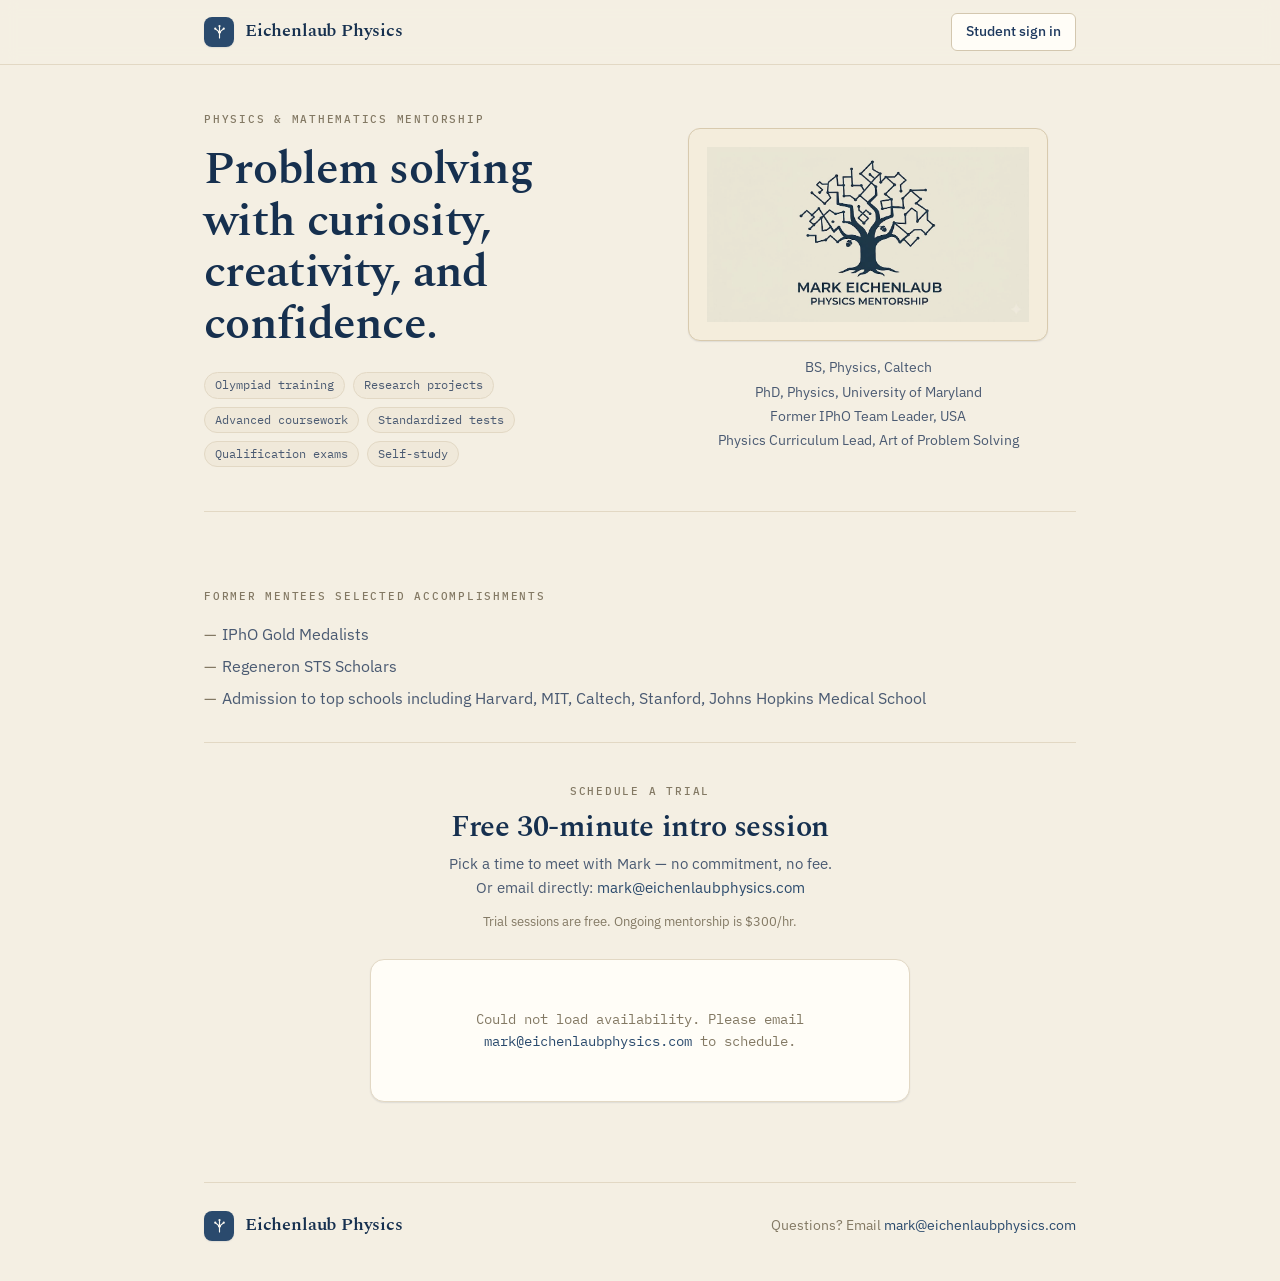
==== commit dea244d2: "Add $300/hr rate note to booking section Small muted line below the trial-booking copy, visible to a" ====
--- a/index.html
+++ b/index.html
@@ -81,6 +81,7 @@
       <h2>Free 30-minute intro session</h2>
       <p class="booking-sub">Pick a time to meet with Mark — no commitment, no fee.<br>
         Or email directly: <a href="mailto:mark@eichenlaubphysics.com">mark@eichenlaubphysics.com</a></p>
+      <p class="rate-note">Trial sessions are free. Ongoing mentorship is $300/hr.</p>
       <div id="trial-booking" class="trial-widget"></div>
     </section>
 
--- a/styles.css
+++ b/styles.css
@@ -125,6 +125,7 @@
 .booking { padding-bottom: 72px; }
 .booking h2 { font-size: 30px; text-align: center; margin-bottom: 8px; }
 .booking-sub { text-align: center; color: var(--ink-soft); font-size: 15px; margin: 0 0 26px; }
+.rate-note { text-align: center; color: var(--muted); font-size: 13px; margin: -14px 0 26px; }
 
 /* ---- Trial booking widget ------------------------------------ */
 .trial-widget {
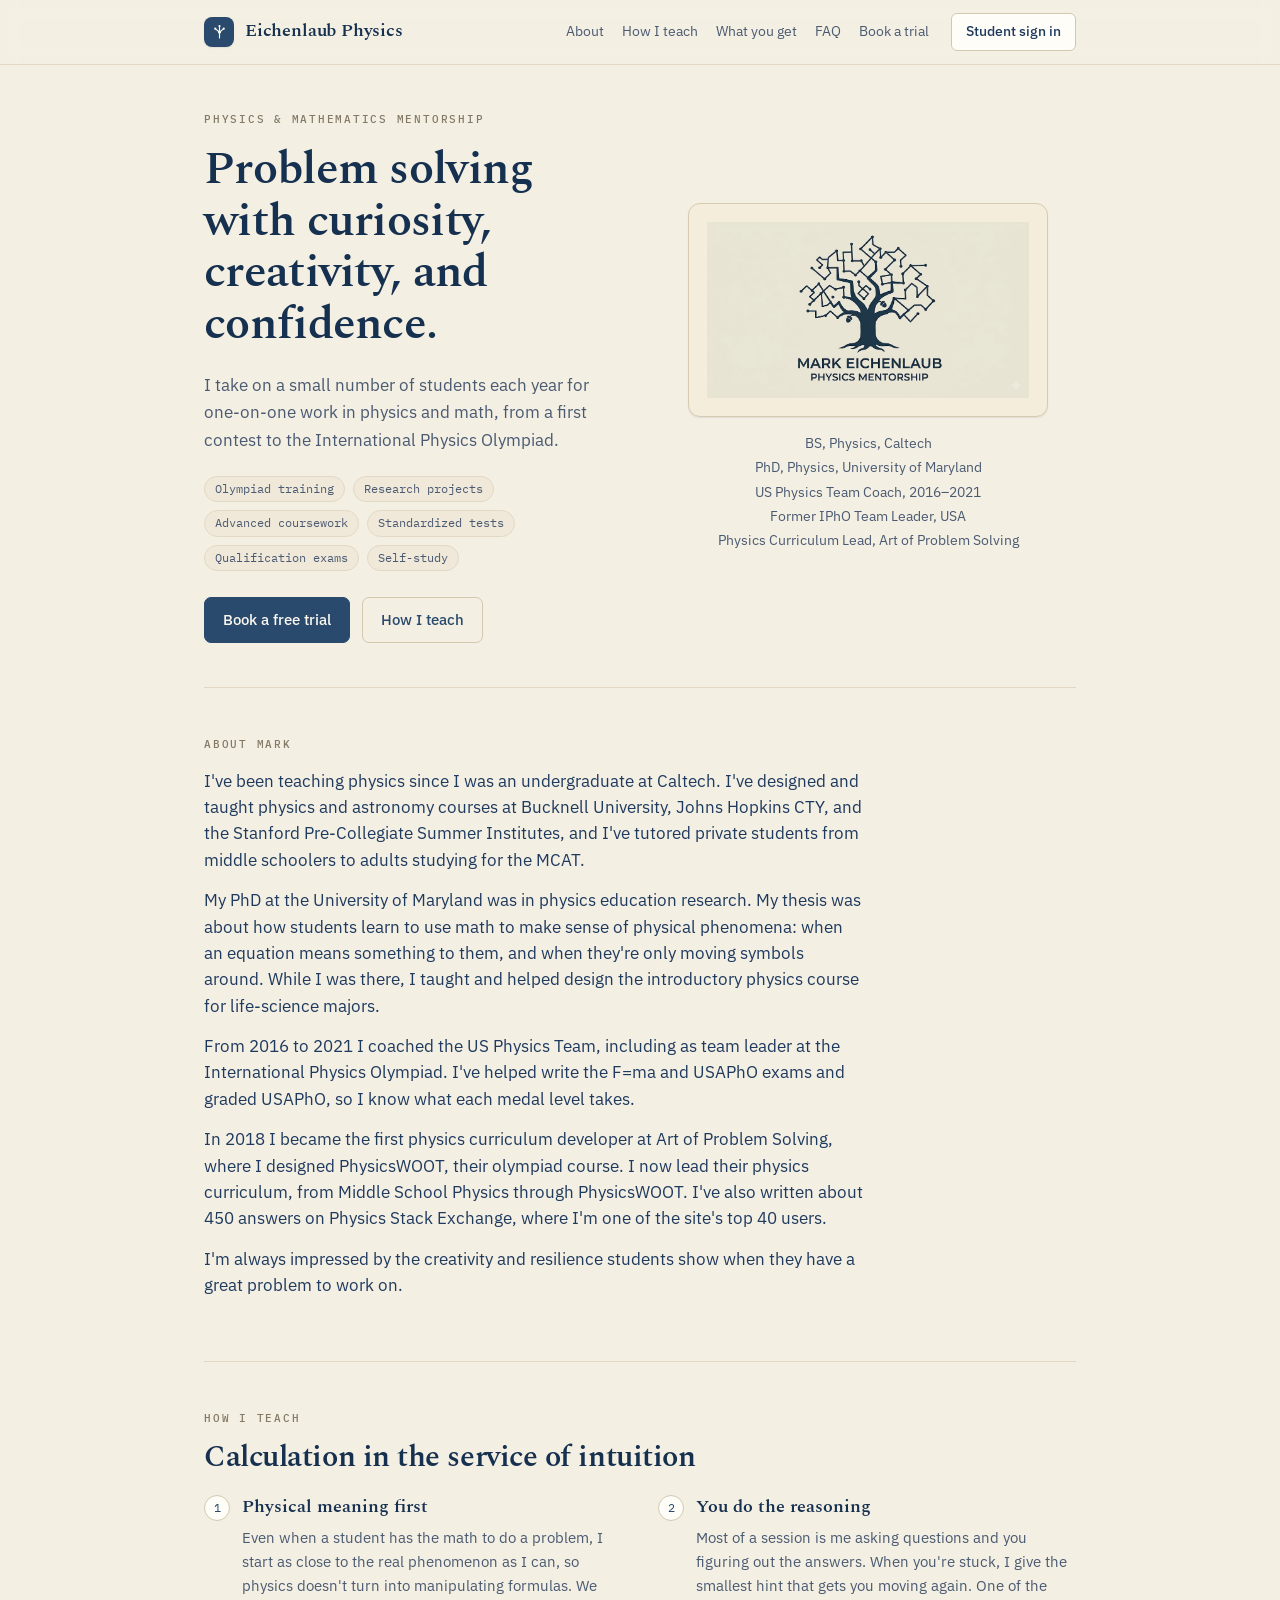
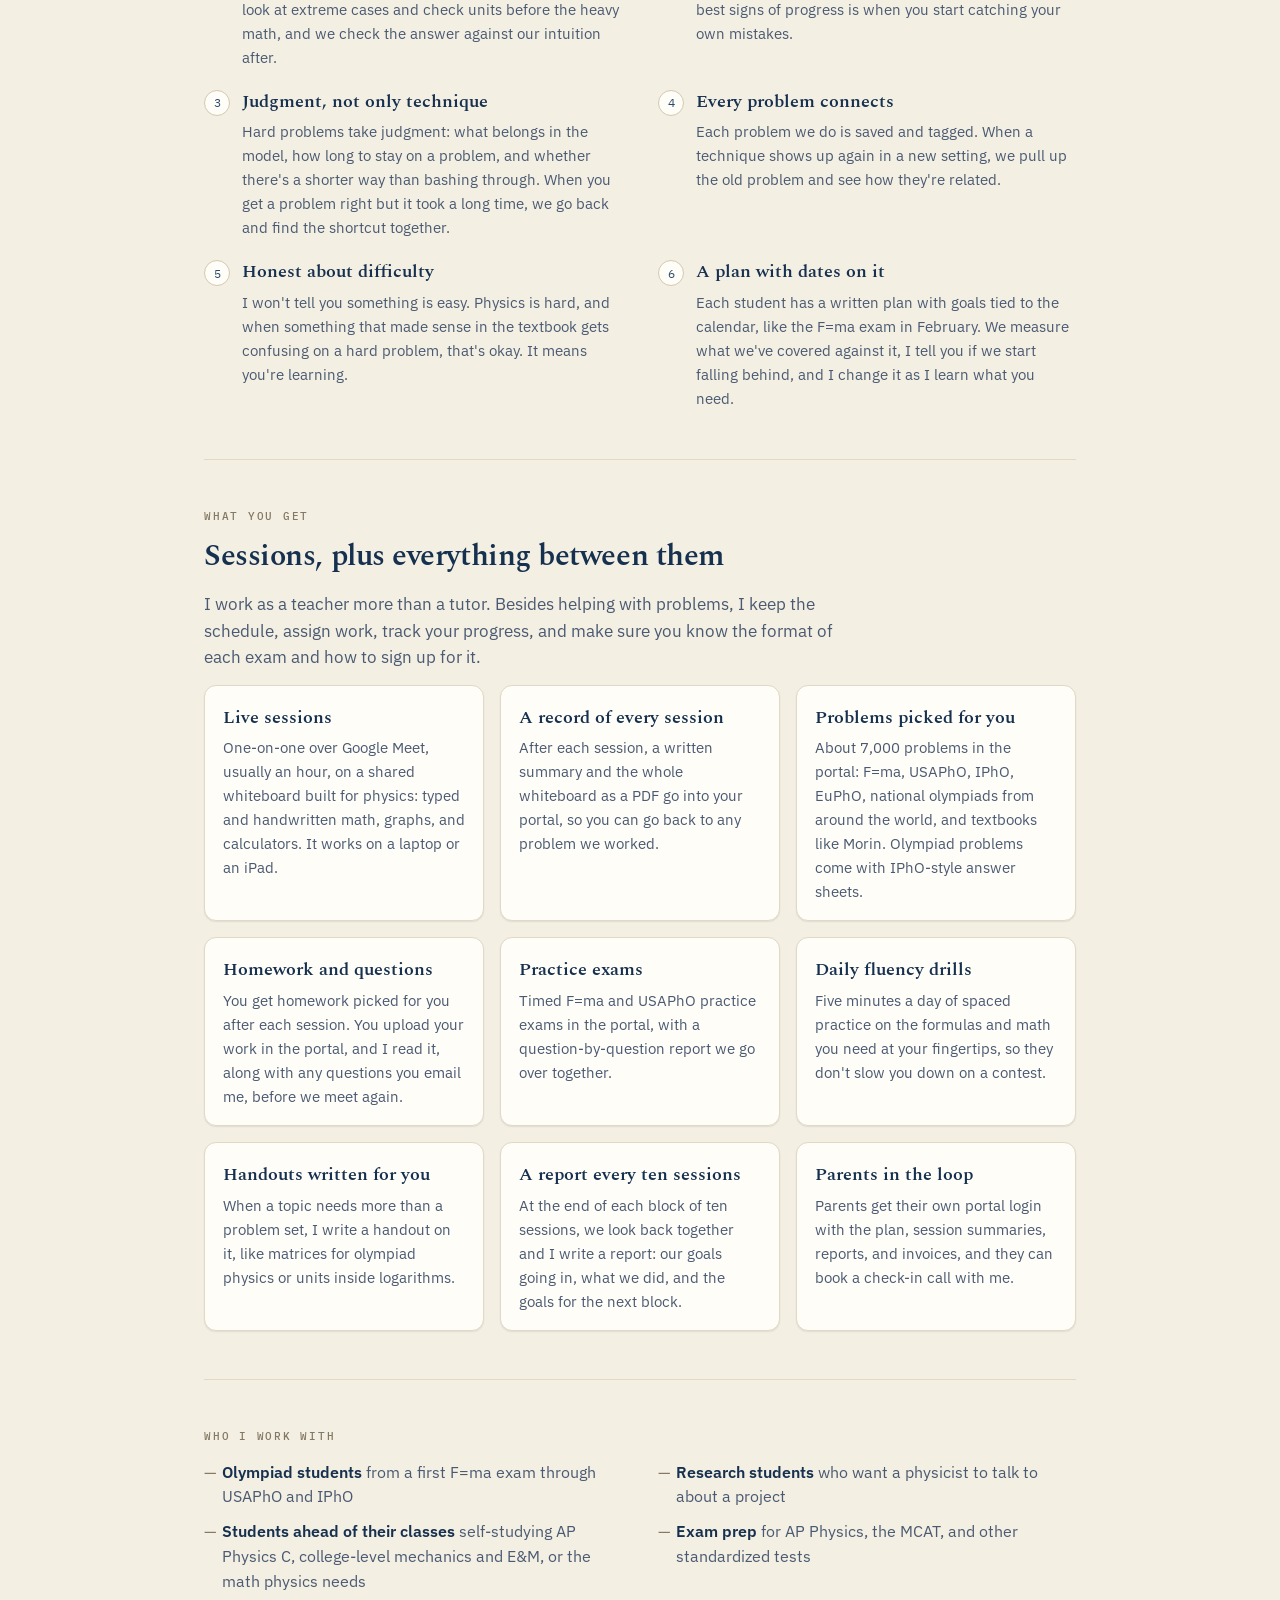
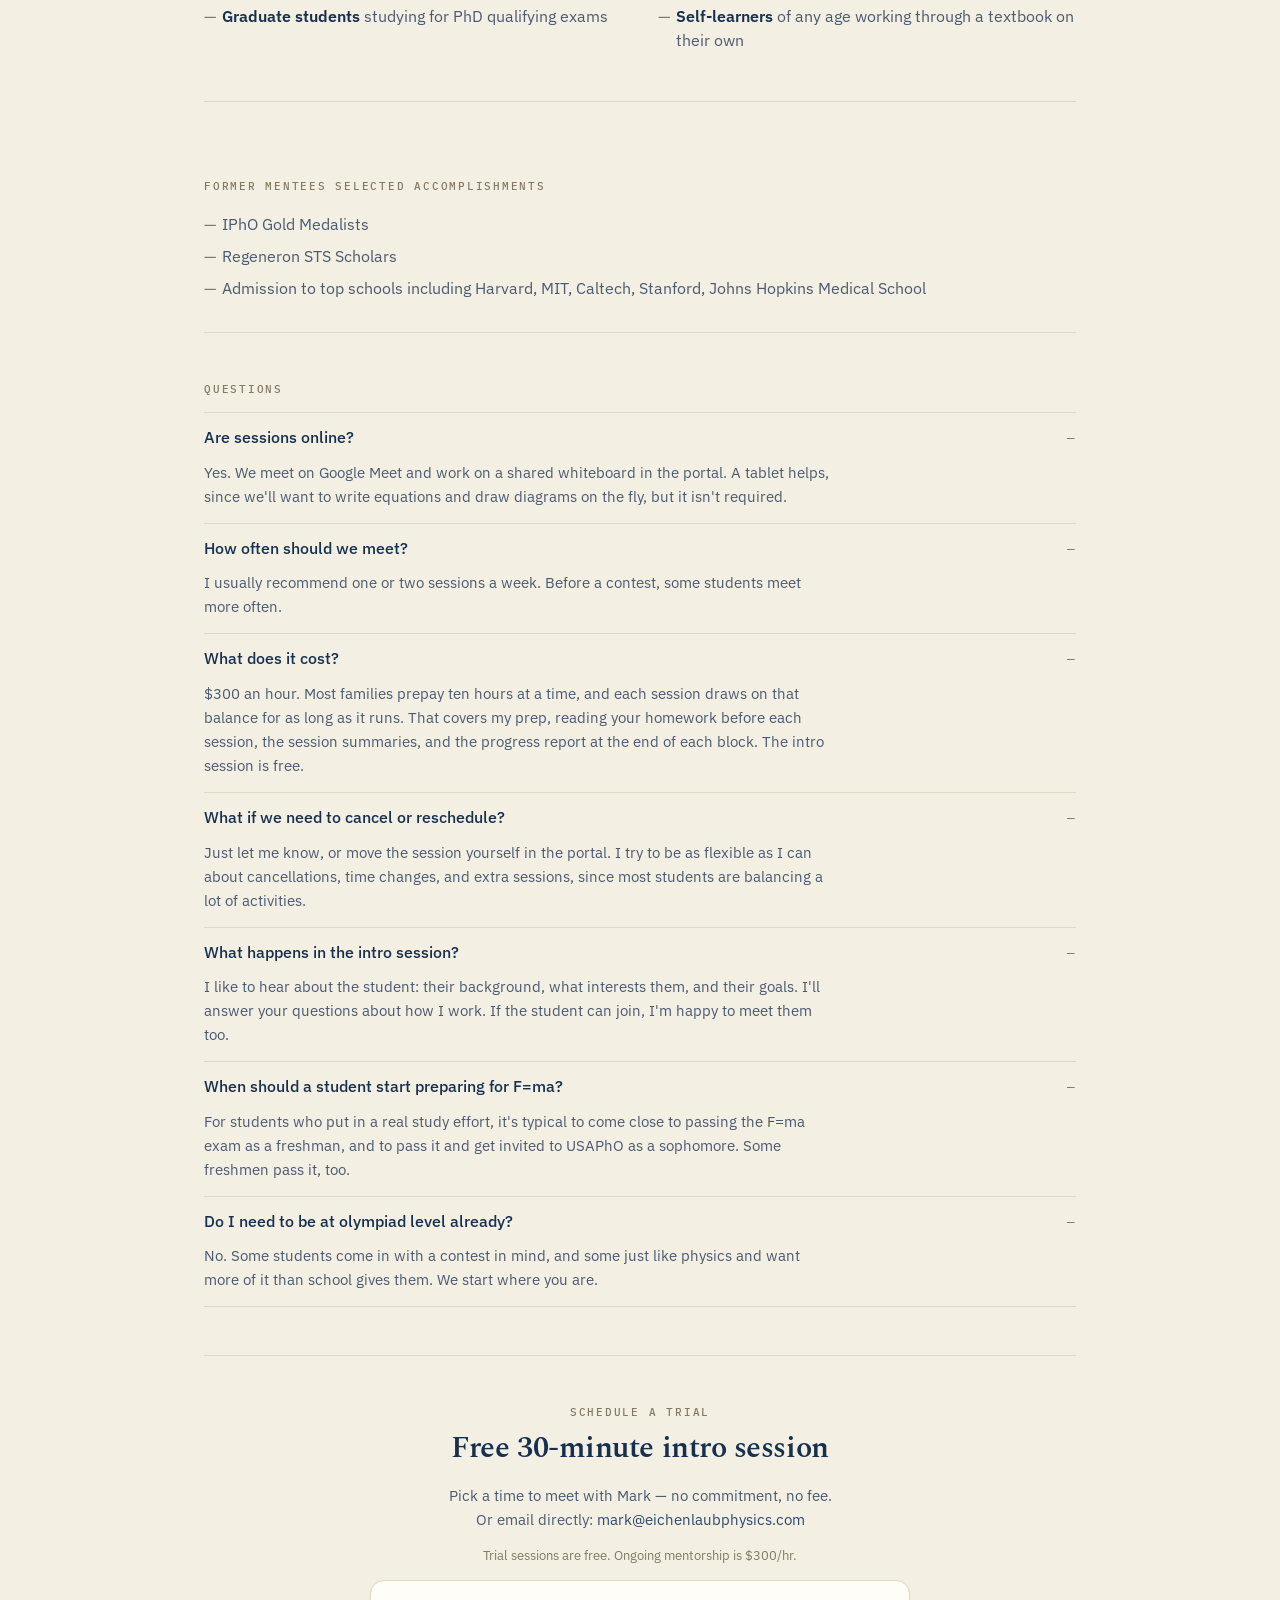
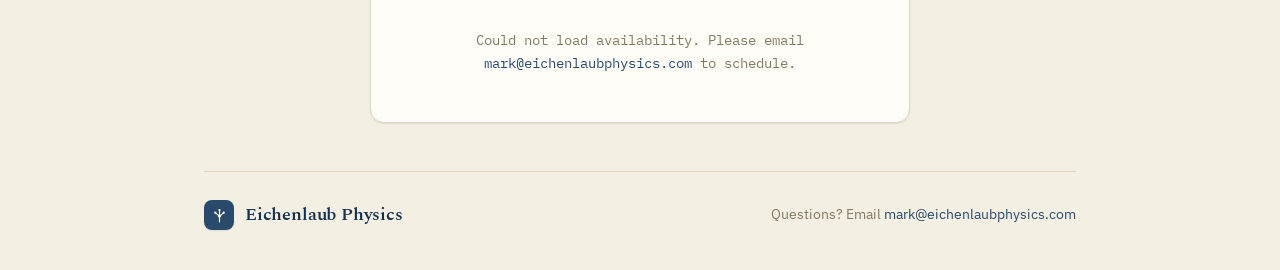
==== commit f21889f5: "Mock: About, How I teach, What you get, Who I work with, FAQ sections; hidden photo and testimonial " ====
--- a/index.html
+++ b/index.html
@@ -34,7 +34,16 @@
         </span>
         <span class="wm-name">Eichenlaub Physics</span>
       </a>
-      <a class="signin-link" href="https://portal.eichenlaubphysics.com">Student sign in</a>
+      <div class="header-right">
+        <nav class="site-nav">
+          <a href="#about">About</a>
+          <a href="#approach">How I teach</a>
+          <a href="#what-you-get">What you get</a>
+          <a href="#faq">FAQ</a>
+          <a href="#book">Book a trial</a>
+        </nav>
+        <a class="signin-link" href="https://portal.eichenlaubphysics.com">Student sign in</a>
+      </div>
     </div>
   </header>
 
@@ -43,6 +52,7 @@
       <div class="hero-copy">
         <p class="eyebrow">Physics &amp; Mathematics Mentorship</p>
         <h1>Problem solving with curiosity, creativity, and confidence.</h1>
+        <p class="hero-lede">I take on a small number of students each year for one-on-one work in physics and math, from a first contest to the International Physics Olympiad.</p>
         <ul class="focus">
           <li>Olympiad training</li>
           <li>Research projects</li>
@@ -51,16 +61,85 @@
           <li>Qualification exams</li>
           <li>Self-study</li>
         </ul>
+        <div class="hero-cta">
+          <a class="btn" href="#book">Book a free trial</a>
+          <a class="btn ghost" href="#approach">How I teach</a>
+        </div>
       </div>
       <div class="hero-logo">
         <img src="logo.jpg" alt="Mark Eichenlaub Physics Mentorship" class="logo" />
         <ul class="bio-lines">
           <li>BS, Physics, Caltech</li>
           <li>PhD, Physics, University of Maryland</li>
+          <li>US Physics Team Coach, 2016&ndash;2021</li>
           <li>Former IPhO Team Leader, USA</li>
           <li>Physics Curriculum Lead, Art of Problem Solving</li>
         </ul>
       </div>
+    </section>
+
+    <hr class="rule" />
+
+    <section class="section" id="about">
+      <p class="eyebrow">About Mark</p>
+      <div class="about-grid no-photo">
+        <img class="portrait" src="mark.jpg" alt="Mark Eichenlaub" />
+        <div class="prose">
+          <p>I've been teaching physics since I was an undergraduate at Caltech. I've designed and taught physics and astronomy courses at Bucknell University, Johns Hopkins CTY, and the Stanford Pre-Collegiate Summer Institutes, and I've tutored private students from middle schoolers to adults studying for the MCAT.</p>
+          <p>My PhD at the University of Maryland was in physics education research. My thesis was about how students learn to use math to make sense of physical phenomena: when an equation means something to them, and when they're only moving symbols around. While I was there, I taught and helped design the introductory physics course for life-science majors.</p>
+          <p>From 2016 to 2021 I coached the US Physics Team, including as team leader at the International Physics Olympiad. I've helped write the F=ma and USAPhO exams and graded USAPhO, so I know what each medal level takes.</p>
+          <p>In 2018 I became the first physics curriculum developer at Art of Problem Solving, where I designed PhysicsWOOT, their olympiad course. I now lead their physics curriculum, from Middle School Physics through PhysicsWOOT. I've also written about 450 answers on Physics Stack Exchange, where I'm one of the site's top 40 users.</p>
+          <p>I'm always impressed by the creativity and resilience students show when they have a great problem to work on.</p>
+        </div>
+      </div>
+    </section>
+
+    <hr class="rule" />
+
+    <section class="section" id="approach">
+      <p class="eyebrow">How I teach</p>
+      <h2>Calculation in the service of intuition</h2>
+      <ol class="principles">
+        <li><h3>Physical meaning first</h3><p>Even when a student has the math to do a problem, I start as close to the real phenomenon as I can, so physics doesn't turn into manipulating formulas. We look at extreme cases and check units before the heavy math, and we check the answer against our intuition after.</p></li>
+        <li><h3>You do the reasoning</h3><p>Most of a session is me asking questions and you figuring out the answers. When you're stuck, I give the smallest hint that gets you moving again. One of the best signs of progress is when you start catching your own mistakes.</p></li>
+        <li><h3>Judgment, not only technique</h3><p>Hard problems take judgment: what belongs in the model, how long to stay on a problem, and whether there's a shorter way than bashing through. When you get a problem right but it took a long time, we go back and find the shortcut together.</p></li>
+        <li><h3>Every problem connects</h3><p>Each problem we do is saved and tagged. When a technique shows up again in a new setting, we pull up the old problem and see how they're related.</p></li>
+        <li><h3>Honest about difficulty</h3><p>I won't tell you something is easy. Physics is hard, and when something that made sense in the textbook gets confusing on a hard problem, that's okay. It means you're learning.</p></li>
+        <li><h3>A plan with dates on it</h3><p>Each student has a written plan with goals tied to the calendar, like the F=ma exam in February. We measure what we've covered against it, I tell you if we start falling behind, and I change it as I learn what you need.</p></li>
+      </ol>
+    </section>
+
+    <hr class="rule" />
+
+    <section class="section" id="what-you-get">
+      <p class="eyebrow">What you get</p>
+      <h2>Sessions, plus everything between them</h2>
+      <p class="prose section-lede">I work as a teacher more than a tutor. Besides helping with problems, I keep the schedule, assign work, track your progress, and make sure you know the format of each exam and how to sign up for it.</p>
+      <div class="cards">
+        <div class="card"><h3>Live sessions</h3><p>One-on-one over Google Meet, usually an hour, on a shared whiteboard built for physics: typed and handwritten math, graphs, and calculators. It works on a laptop or an iPad.</p></div>
+        <div class="card"><h3>A record of every session</h3><p>After each session, a written summary and the whole whiteboard as a PDF go into your portal, so you can go back to any problem we worked.</p></div>
+        <div class="card"><h3>Problems picked for you</h3><p>About 7,000 problems in the portal: F=ma, USAPhO, IPhO, EuPhO, national olympiads from around the world, and textbooks like Morin. Olympiad problems come with IPhO-style answer sheets.</p></div>
+        <div class="card"><h3>Homework and questions</h3><p>You get homework picked for you after each session. You upload your work in the portal, and I read it, along with any questions you email me, before we meet again.</p></div>
+        <div class="card"><h3>Practice exams</h3><p>Timed F=ma and USAPhO practice exams in the portal, with a question-by-question report we go over together.</p></div>
+        <div class="card"><h3>Daily fluency drills</h3><p>Five minutes a day of spaced practice on the formulas and math you need at your fingertips, so they don't slow you down on a contest.</p></div>
+        <div class="card"><h3>Handouts written for you</h3><p>When a topic needs more than a problem set, I write a handout on it, like matrices for olympiad physics or units inside logarithms.</p></div>
+        <div class="card"><h3>A report every ten sessions</h3><p>At the end of each block of ten sessions, we look back together and I write a report: our goals going in, what we did, and the goals for the next block.</p></div>
+        <div class="card"><h3>Parents in the loop</h3><p>Parents get their own portal login with the plan, session summaries, reports, and invoices, and they can book a check-in call with me.</p></div>
+      </div>
+    </section>
+
+    <hr class="rule" />
+
+    <section class="section" id="who">
+      <p class="eyebrow">Who I work with</p>
+      <ul class="who">
+        <li><strong>Olympiad students</strong> from a first F=ma exam through USAPhO and IPhO</li>
+        <li><strong>Research students</strong> who want a physicist to talk to about a project</li>
+        <li><strong>Students ahead of their classes</strong> self-studying AP Physics C, college-level mechanics and E&amp;M, or the math physics needs</li>
+        <li><strong>Exam prep</strong> for AP Physics, the MCAT, and other standardized tests</li>
+        <li><strong>Graduate students</strong> studying for PhD qualifying exams</li>
+        <li><strong>Self-learners</strong> of any age working through a textbook on their own</li>
+      </ul>
     </section>
 
     <hr class="rule" />
@@ -74,9 +153,31 @@
       </ul>
     </section>
 
-    <hr class="rule" />
-
-    <section class="booking">
+    <!-- Testimonials: remove `hidden` once there are real quotes (with permission). -->
+    <section class="section slot" id="testimonials" hidden>
+      <p class="eyebrow">From students and parents</p>
+      <div class="quotes">
+        <figure class="quote"><p>Quote goes here.</p><cite>Parent of a USAPhO student</cite></figure>
+        <figure class="quote"><p>Quote goes here.</p><cite>Former student, now at university</cite></figure>
+      </div>
+    </section>
+
+    <hr class="rule" />
+
+    <section class="section faq" id="faq">
+      <p class="eyebrow">Questions</p>
+      <details open><summary>Are sessions online?</summary><p>Yes. We meet on Google Meet and work on a shared whiteboard in the portal. A tablet helps, since we'll want to write equations and draw diagrams on the fly, but it isn't required.</p></details>
+      <details open><summary>How often should we meet?</summary><p>I usually recommend one or two sessions a week. Before a contest, some students meet more often.</p></details>
+      <details open><summary>What does it cost?</summary><p>$300 an hour. Most families prepay ten hours at a time, and each session draws on that balance for as long as it runs. That covers my prep, reading your homework before each session, the session summaries, and the progress report at the end of each block. The intro session is free.</p></details>
+      <details open><summary>What if we need to cancel or reschedule?</summary><p>Just let me know, or move the session yourself in the portal. I try to be as flexible as I can about cancellations, time changes, and extra sessions, since most students are balancing a lot of activities.</p></details>
+      <details open><summary>What happens in the intro session?</summary><p>I like to hear about the student: their background, what interests them, and their goals. I'll answer your questions about how I work. If the student can join, I'm happy to meet them too.</p></details>
+      <details open><summary>When should a student start preparing for F=ma?</summary><p>For students who put in a real study effort, it's typical to come close to passing the F=ma exam as a freshman, and to pass it and get invited to USAPhO as a sophomore. Some freshmen pass it, too.</p></details>
+      <details open><summary>Do I need to be at olympiad level already?</summary><p>No. Some students come in with a contest in mind, and some just like physics and want more of it than school gives them. We start where you are.</p></details>
+    </section>
+
+    <hr class="rule" />
+
+    <section class="booking section" id="book">
       <p class="eyebrow center">Schedule a Trial</p>
       <h2>Free 30-minute intro session</h2>
       <p class="booking-sub">Pick a time to meet with Mark — no commitment, no fee.<br>
--- a/styles.css
+++ b/styles.css
@@ -263,3 +263,90 @@
   .hero-logo .logo { max-width: 300px; }
   .booking h2 { font-size: 26px; }
 }
+
+/* ============================================================
+   Expanded page: nav, about, approach, what you get, FAQ.
+   Each section stands alone; .slot blocks stay hidden until
+   real material (testimonials, photo) exists.
+   ============================================================ */
+.header-right { display: flex; align-items: center; gap: 22px; }
+.site-nav { display: flex; gap: 18px; }
+.site-nav a { font-size: 13.5px; color: var(--ink-soft); }
+.site-nav a:hover { color: var(--ink-strong); }
+
+.hero-lede { font-size: 17px; color: var(--ink-soft); margin: 0 0 22px; max-width: 34em; }
+.hero-cta { display: flex; gap: 12px; flex-wrap: wrap; margin-top: 26px; }
+.btn {
+  display: inline-block; font-size: 15px; font-weight: 500; padding: 10px 18px;
+  border-radius: 7px; border: 1px solid var(--accent);
+  background: var(--accent); color: var(--accent-ink);
+}
+.btn:hover { text-decoration: none; opacity: .9; }
+.btn.ghost { background: transparent; color: var(--accent); border-color: var(--rule-strong); }
+.btn.ghost:hover { background: var(--surface-2); }
+
+.section { padding: 8px 0 40px; scroll-margin-top: 70px; }
+.section h2 { font-size: 30px; margin-bottom: 18px; }
+.section p { margin: 0 0 14px; }
+.prose { max-width: 40em; font-size: 16.5px; color: var(--ink); }
+.prose p { margin: 0 0 14px; }
+
+/* About: photo beside text */
+.about-grid { display: grid; grid-template-columns: 200px 1fr; gap: 36px; align-items: start; }
+.portrait {
+  width: 200px; aspect-ratio: 4 / 5; border-radius: 12px; object-fit: cover;
+  background: var(--surface-2); border: 1px solid var(--rule); box-shadow: var(--shadow-sm);
+}
+.about-grid.no-photo { grid-template-columns: 1fr; }
+.about-grid.no-photo .portrait { display: none; }
+
+/* Approach: short numbered principles */
+.principles { list-style: none; margin: 6px 0 0; padding: 0; display: grid; grid-template-columns: 1fr 1fr; gap: 18px 36px; counter-reset: p; }
+.principles li { counter-increment: p; position: relative; padding-left: 38px; }
+.principles li::before {
+  content: counter(p); position: absolute; left: 0; top: 2px;
+  font-family: var(--font-mono); font-size: 12px; color: var(--accent);
+  width: 24px; height: 24px; border-radius: 50%; border: 1px solid var(--rule-strong);
+  display: grid; place-items: center; background: var(--surface);
+}
+.principles h3, .cards h3 { font-family: var(--font-display); font-size: 18px; font-weight: 600; color: var(--ink-strong); margin: 0 0 4px; }
+.principles p, .cards p { font-size: 15px; color: var(--ink-soft); margin: 0; }
+
+/* What you get: cards */
+.cards { display: grid; grid-template-columns: repeat(3, 1fr); gap: 16px; margin-top: 6px; }
+.card {
+  background: var(--surface); border: 1px solid var(--rule); border-radius: 12px;
+  padding: 18px 18px 16px; box-shadow: var(--shadow-sm);
+}
+.card .k { font-family: var(--font-mono); font-size: 10.5px; letter-spacing: .14em; text-transform: uppercase; color: var(--muted); margin: 0 0 8px; }
+
+/* Who it's for */
+.who { display: grid; grid-template-columns: 1fr 1fr; gap: 10px 36px; list-style: none; margin: 0; padding: 0; }
+.who li { font-size: 15.5px; color: var(--ink-soft); padding-left: 18px; position: relative; }
+.who li::before { content: "—"; position: absolute; left: 0; color: var(--muted); }
+.who strong { color: var(--ink-strong); font-weight: 600; }
+
+/* FAQ */
+.faq details { border-top: 1px solid var(--rule); padding: 12px 0; }
+.faq details:last-child { border-bottom: 1px solid var(--rule); }
+.faq summary { cursor: pointer; font-weight: 500; color: var(--ink-strong); list-style: none; display: flex; justify-content: space-between; gap: 16px; }
+.faq summary::-webkit-details-marker { display: none; }
+.faq summary::after { content: "+"; font-family: var(--font-mono); color: var(--muted); }
+.faq details[open] summary::after { content: "−"; }
+.faq details p { margin: 10px 0 2px; color: var(--ink-soft); font-size: 15px; max-width: 42em; }
+
+/* Testimonials: hidden until there are real ones */
+.quotes { display: grid; grid-template-columns: 1fr 1fr; gap: 16px; }
+.quote { background: var(--surface); border: 1px solid var(--rule); border-radius: 12px; padding: 18px 20px; margin: 0; }
+.quote p { font-family: var(--font-display); font-size: 17px; font-style: italic; color: var(--ink-strong); margin: 0 0 10px; }
+.quote cite { font-style: normal; font-size: 13px; color: var(--muted); }
+.slot[hidden] { display: none; }
+
+@media (max-width: 760px) {
+  .site-nav { display: none; }
+  .about-grid { grid-template-columns: 1fr; }
+  .portrait { width: 160px; }
+  .principles, .cards, .who, .quotes { grid-template-columns: 1fr; }
+  .section h2 { font-size: 26px; }
+}
+.section-lede { color: var(--ink-soft); margin: -6px 0 22px; }
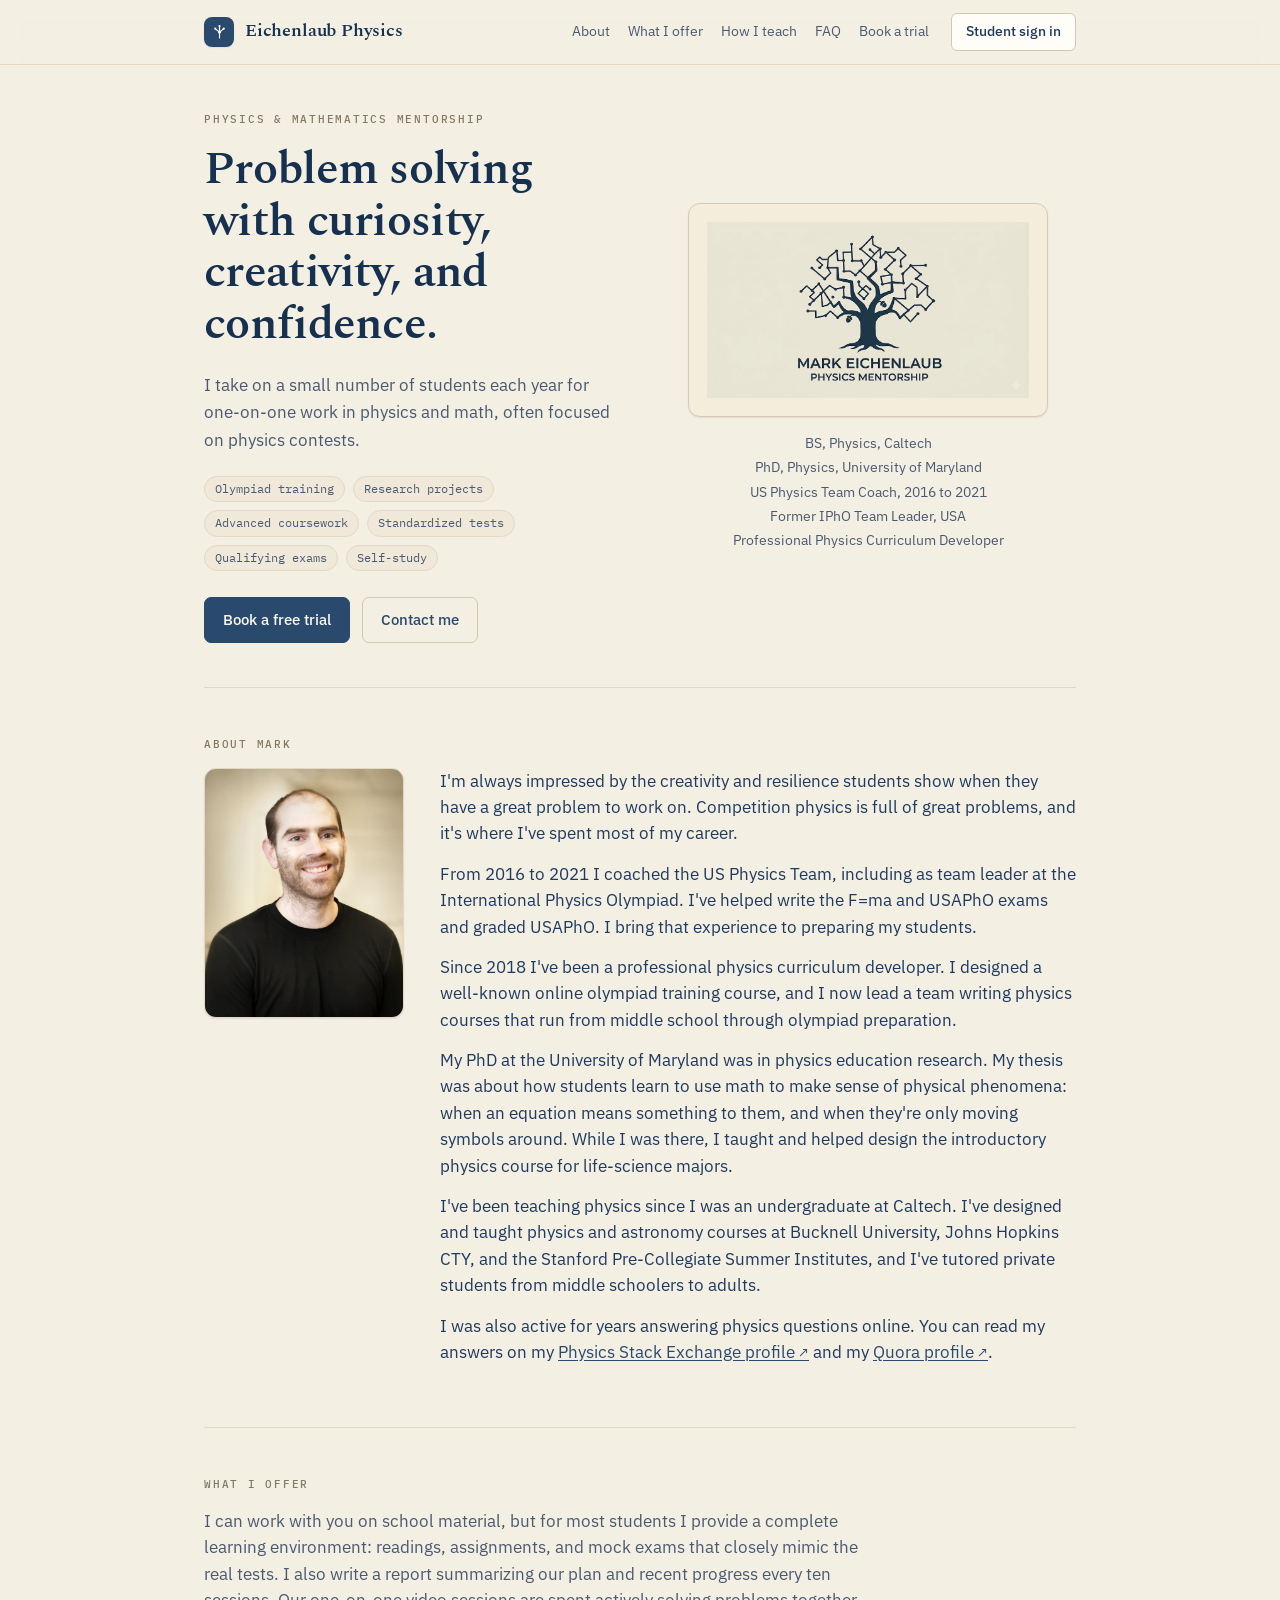
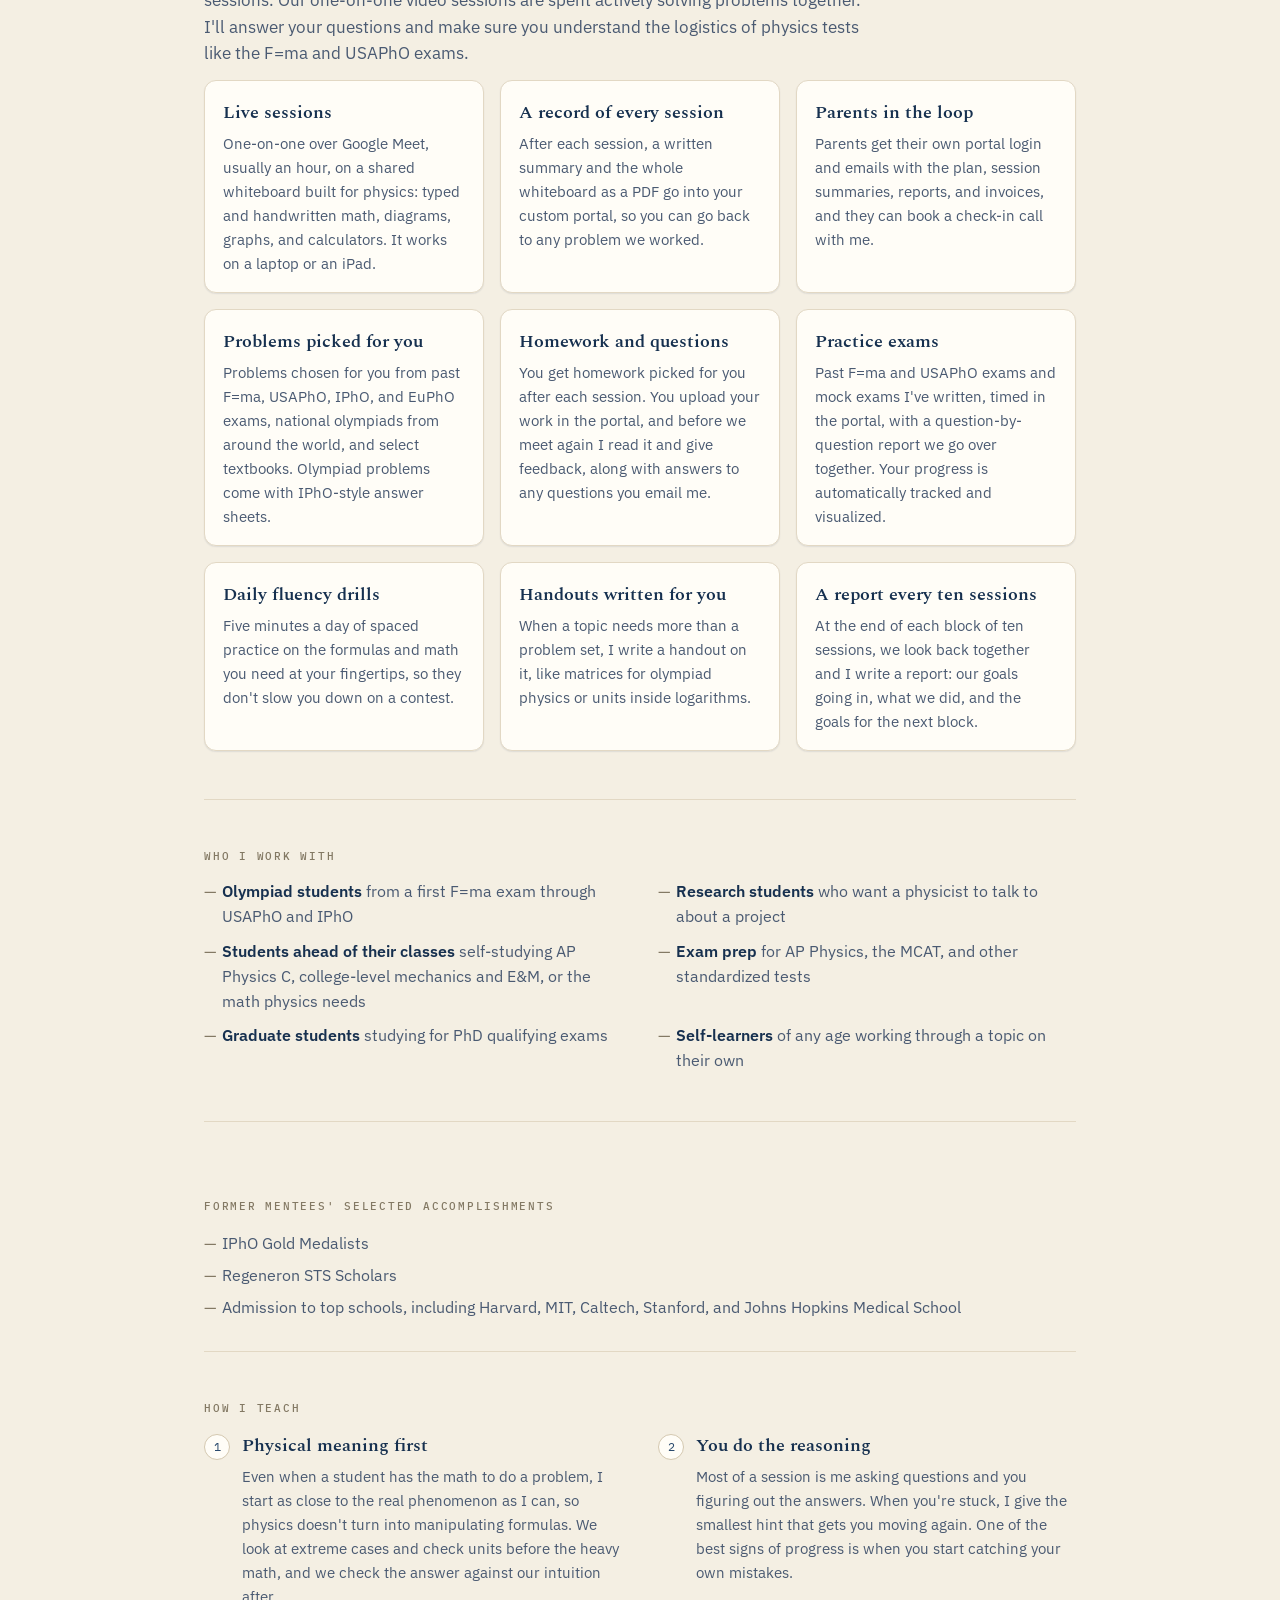
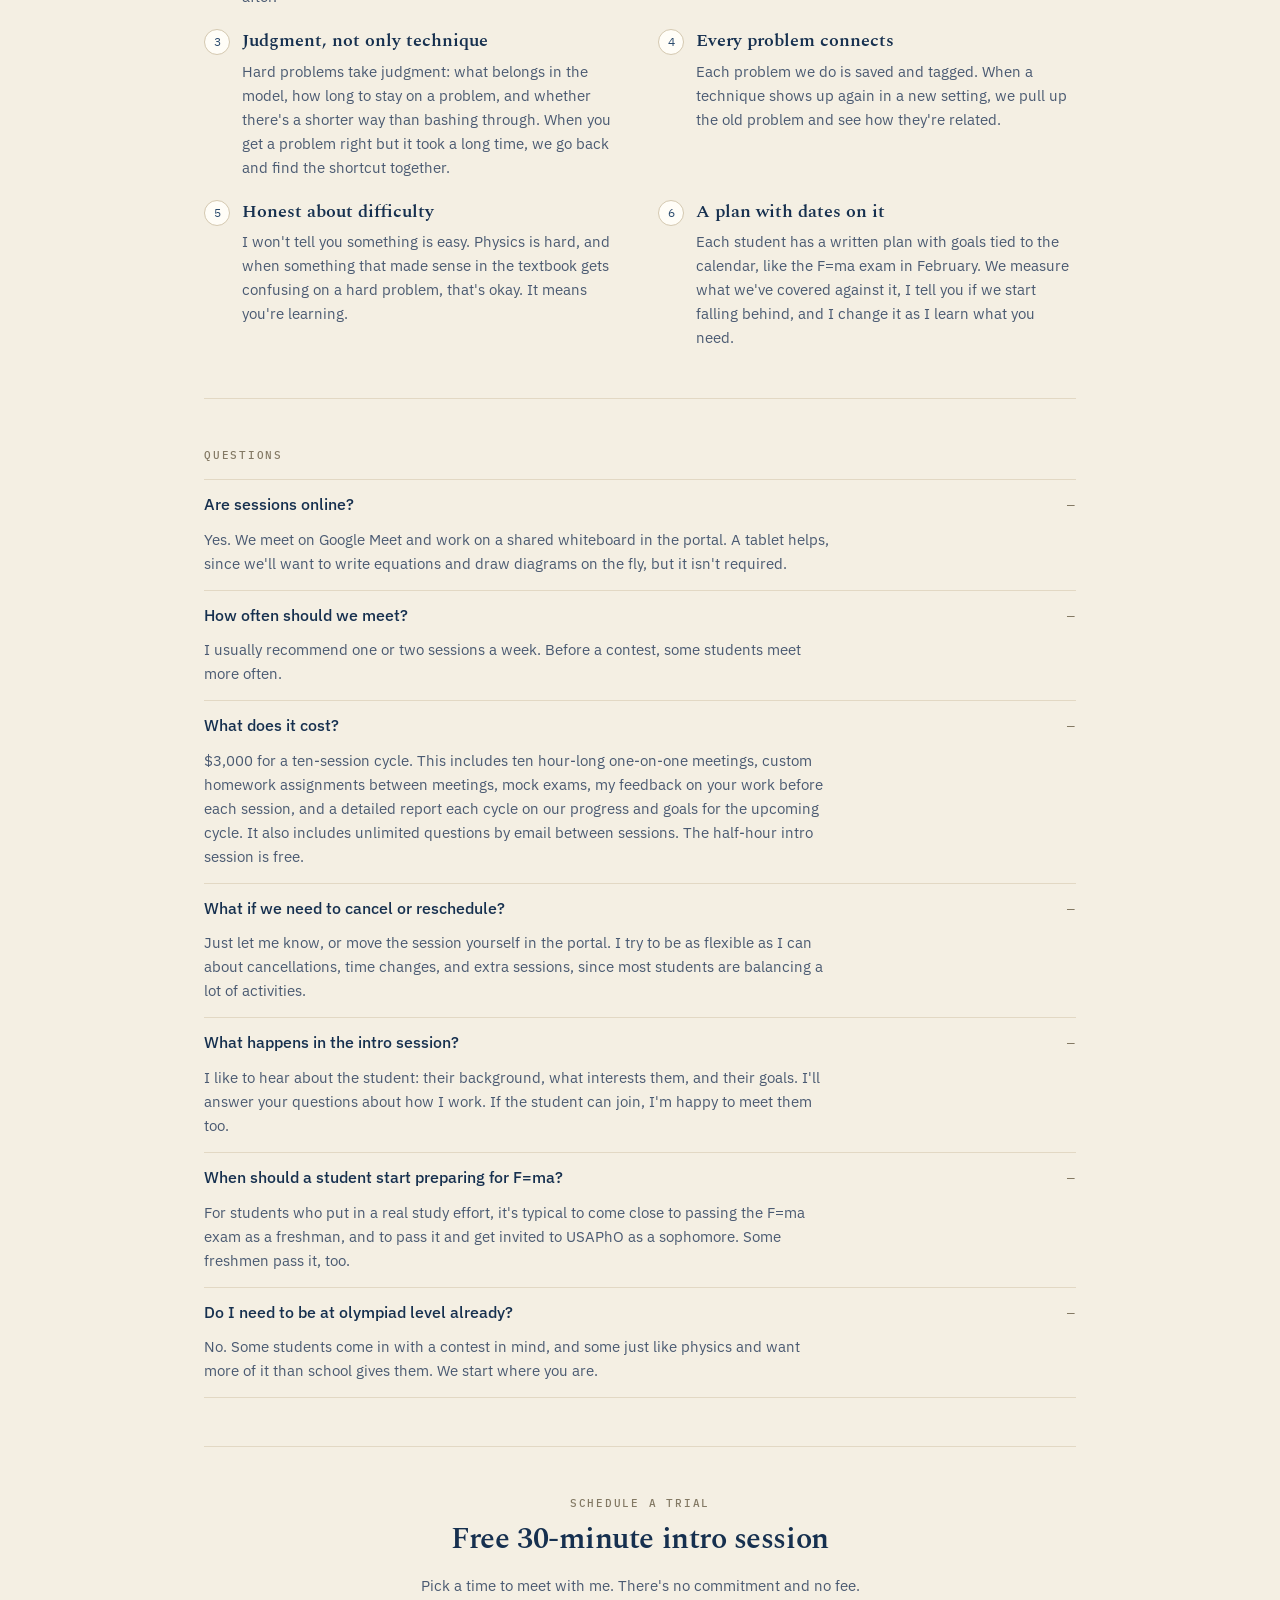
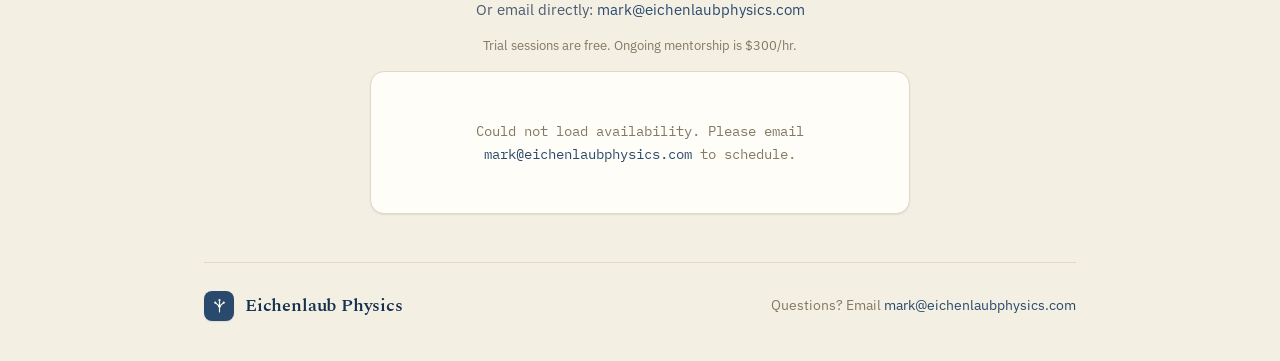
==== commit c7af40a2: "Publish the expanded site: About, What I offer, Who I work with, How I teach, FAQ; final proofread C" ====
--- a/index.html
+++ b/index.html
@@ -17,7 +17,7 @@
   <link rel="preconnect" href="https://fonts.gstatic.com" crossorigin />
   <link href="https://fonts.googleapis.com/css2?family=Spectral:ital,wght@0,400;0,500;0,600;0,700;1,400&family=IBM+Plex+Sans:wght@400;500;600&family=IBM+Plex+Mono:wght@400;500&display=swap" rel="stylesheet" />
 
-  <link rel="stylesheet" href="styles.css" />
+  <link rel="stylesheet" href="/styles.css" />
 </head>
 <body>
   <header class="site-header">
@@ -37,8 +37,8 @@
       <div class="header-right">
         <nav class="site-nav">
           <a href="#about">About</a>
+          <a href="#what-you-get">What I offer</a>
           <a href="#approach">How I teach</a>
-          <a href="#what-you-get">What you get</a>
           <a href="#faq">FAQ</a>
           <a href="#book">Book a trial</a>
         </nav>
@@ -48,143 +48,120 @@
   </header>
 
   <main class="wrap">
-    <section class="hero">
-      <div class="hero-copy">
-        <p class="eyebrow">Physics &amp; Mathematics Mentorship</p>
-        <h1>Problem solving with curiosity, creativity, and confidence.</h1>
-        <p class="hero-lede">I take on a small number of students each year for one-on-one work in physics and math, from a first contest to the International Physics Olympiad.</p>
-        <ul class="focus">
-          <li>Olympiad training</li>
-          <li>Research projects</li>
-          <li>Advanced coursework</li>
-          <li>Standardized tests</li>
-          <li>Qualification exams</li>
-          <li>Self-study</li>
-        </ul>
-        <div class="hero-cta">
-          <a class="btn" href="#book">Book a free trial</a>
-          <a class="btn ghost" href="#approach">How I teach</a>
-        </div>
-      </div>
-      <div class="hero-logo">
-        <img src="logo.jpg" alt="Mark Eichenlaub Physics Mentorship" class="logo" />
-        <ul class="bio-lines">
-          <li>BS, Physics, Caltech</li>
-          <li>PhD, Physics, University of Maryland</li>
-          <li>US Physics Team Coach, 2016&ndash;2021</li>
-          <li>Former IPhO Team Leader, USA</li>
-          <li>Physics Curriculum Lead, Art of Problem Solving</li>
-        </ul>
-      </div>
-    </section>
-
-    <hr class="rule" />
-
-    <section class="section" id="about">
-      <p class="eyebrow">About Mark</p>
-      <div class="about-grid no-photo">
-        <img class="portrait" src="mark.jpg" alt="Mark Eichenlaub" />
-        <div class="prose">
-          <p>I've been teaching physics since I was an undergraduate at Caltech. I've designed and taught physics and astronomy courses at Bucknell University, Johns Hopkins CTY, and the Stanford Pre-Collegiate Summer Institutes, and I've tutored private students from middle schoolers to adults studying for the MCAT.</p>
-          <p>My PhD at the University of Maryland was in physics education research. My thesis was about how students learn to use math to make sense of physical phenomena: when an equation means something to them, and when they're only moving symbols around. While I was there, I taught and helped design the introductory physics course for life-science majors.</p>
-          <p>From 2016 to 2021 I coached the US Physics Team, including as team leader at the International Physics Olympiad. I've helped write the F=ma and USAPhO exams and graded USAPhO, so I know what each medal level takes.</p>
-          <p>In 2018 I became the first physics curriculum developer at Art of Problem Solving, where I designed PhysicsWOOT, their olympiad course. I now lead their physics curriculum, from Middle School Physics through PhysicsWOOT. I've also written about 450 answers on Physics Stack Exchange, where I'm one of the site's top 40 users.</p>
-          <p>I'm always impressed by the creativity and resilience students show when they have a great problem to work on.</p>
-        </div>
-      </div>
-    </section>
-
-    <hr class="rule" />
-
-    <section class="section" id="approach">
-      <p class="eyebrow">How I teach</p>
-      <h2>Calculation in the service of intuition</h2>
-      <ol class="principles">
-        <li><h3>Physical meaning first</h3><p>Even when a student has the math to do a problem, I start as close to the real phenomenon as I can, so physics doesn't turn into manipulating formulas. We look at extreme cases and check units before the heavy math, and we check the answer against our intuition after.</p></li>
-        <li><h3>You do the reasoning</h3><p>Most of a session is me asking questions and you figuring out the answers. When you're stuck, I give the smallest hint that gets you moving again. One of the best signs of progress is when you start catching your own mistakes.</p></li>
-        <li><h3>Judgment, not only technique</h3><p>Hard problems take judgment: what belongs in the model, how long to stay on a problem, and whether there's a shorter way than bashing through. When you get a problem right but it took a long time, we go back and find the shortcut together.</p></li>
-        <li><h3>Every problem connects</h3><p>Each problem we do is saved and tagged. When a technique shows up again in a new setting, we pull up the old problem and see how they're related.</p></li>
-        <li><h3>Honest about difficulty</h3><p>I won't tell you something is easy. Physics is hard, and when something that made sense in the textbook gets confusing on a hard problem, that's okay. It means you're learning.</p></li>
-        <li><h3>A plan with dates on it</h3><p>Each student has a written plan with goals tied to the calendar, like the F=ma exam in February. We measure what we've covered against it, I tell you if we start falling behind, and I change it as I learn what you need.</p></li>
-      </ol>
-    </section>
-
-    <hr class="rule" />
-
-    <section class="section" id="what-you-get">
-      <p class="eyebrow">What you get</p>
-      <h2>Sessions, plus everything between them</h2>
-      <p class="prose section-lede">I work as a teacher more than a tutor. Besides helping with problems, I keep the schedule, assign work, track your progress, and make sure you know the format of each exam and how to sign up for it.</p>
-      <div class="cards">
-        <div class="card"><h3>Live sessions</h3><p>One-on-one over Google Meet, usually an hour, on a shared whiteboard built for physics: typed and handwritten math, graphs, and calculators. It works on a laptop or an iPad.</p></div>
-        <div class="card"><h3>A record of every session</h3><p>After each session, a written summary and the whole whiteboard as a PDF go into your portal, so you can go back to any problem we worked.</p></div>
-        <div class="card"><h3>Problems picked for you</h3><p>About 7,000 problems in the portal: F=ma, USAPhO, IPhO, EuPhO, national olympiads from around the world, and textbooks like Morin. Olympiad problems come with IPhO-style answer sheets.</p></div>
-        <div class="card"><h3>Homework and questions</h3><p>You get homework picked for you after each session. You upload your work in the portal, and I read it, along with any questions you email me, before we meet again.</p></div>
-        <div class="card"><h3>Practice exams</h3><p>Timed F=ma and USAPhO practice exams in the portal, with a question-by-question report we go over together.</p></div>
-        <div class="card"><h3>Daily fluency drills</h3><p>Five minutes a day of spaced practice on the formulas and math you need at your fingertips, so they don't slow you down on a contest.</p></div>
-        <div class="card"><h3>Handouts written for you</h3><p>When a topic needs more than a problem set, I write a handout on it, like matrices for olympiad physics or units inside logarithms.</p></div>
-        <div class="card"><h3>A report every ten sessions</h3><p>At the end of each block of ten sessions, we look back together and I write a report: our goals going in, what we did, and the goals for the next block.</p></div>
-        <div class="card"><h3>Parents in the loop</h3><p>Parents get their own portal login with the plan, session summaries, reports, and invoices, and they can book a check-in call with me.</p></div>
-      </div>
-    </section>
-
-    <hr class="rule" />
-
-    <section class="section" id="who">
-      <p class="eyebrow">Who I work with</p>
-      <ul class="who">
-        <li><strong>Olympiad students</strong> from a first F=ma exam through USAPhO and IPhO</li>
-        <li><strong>Research students</strong> who want a physicist to talk to about a project</li>
-        <li><strong>Students ahead of their classes</strong> self-studying AP Physics C, college-level mechanics and E&amp;M, or the math physics needs</li>
-        <li><strong>Exam prep</strong> for AP Physics, the MCAT, and other standardized tests</li>
-        <li><strong>Graduate students</strong> studying for PhD qualifying exams</li>
-        <li><strong>Self-learners</strong> of any age working through a textbook on their own</li>
-      </ul>
-    </section>
-
-    <hr class="rule" />
-
-    <section class="accomplishments">
-      <p class="eyebrow">Former mentees selected accomplishments</p>
-      <ul class="accomplishment-list">
-        <li>IPhO Gold Medalists</li>
-        <li>Regeneron STS Scholars</li>
-        <li>Admission to top schools including Harvard, MIT, Caltech, Stanford, Johns Hopkins Medical School</li>
-      </ul>
-    </section>
-
-    <!-- Testimonials: remove `hidden` once there are real quotes (with permission). -->
-    <section class="section slot" id="testimonials" hidden>
-      <p class="eyebrow">From students and parents</p>
-      <div class="quotes">
-        <figure class="quote"><p>Quote goes here.</p><cite>Parent of a USAPhO student</cite></figure>
-        <figure class="quote"><p>Quote goes here.</p><cite>Former student, now at university</cite></figure>
-      </div>
-    </section>
-
-    <hr class="rule" />
-
-    <section class="section faq" id="faq">
-      <p class="eyebrow">Questions</p>
-      <details open><summary>Are sessions online?</summary><p>Yes. We meet on Google Meet and work on a shared whiteboard in the portal. A tablet helps, since we'll want to write equations and draw diagrams on the fly, but it isn't required.</p></details>
-      <details open><summary>How often should we meet?</summary><p>I usually recommend one or two sessions a week. Before a contest, some students meet more often.</p></details>
-      <details open><summary>What does it cost?</summary><p>$300 an hour. Most families prepay ten hours at a time, and each session draws on that balance for as long as it runs. That covers my prep, reading your homework before each session, the session summaries, and the progress report at the end of each block. The intro session is free.</p></details>
-      <details open><summary>What if we need to cancel or reschedule?</summary><p>Just let me know, or move the session yourself in the portal. I try to be as flexible as I can about cancellations, time changes, and extra sessions, since most students are balancing a lot of activities.</p></details>
-      <details open><summary>What happens in the intro session?</summary><p>I like to hear about the student: their background, what interests them, and their goals. I'll answer your questions about how I work. If the student can join, I'm happy to meet them too.</p></details>
-      <details open><summary>When should a student start preparing for F=ma?</summary><p>For students who put in a real study effort, it's typical to come close to passing the F=ma exam as a freshman, and to pass it and get invited to USAPhO as a sophomore. Some freshmen pass it, too.</p></details>
-      <details open><summary>Do I need to be at olympiad level already?</summary><p>No. Some students come in with a contest in mind, and some just like physics and want more of it than school gives them. We start where you are.</p></details>
-    </section>
-
-    <hr class="rule" />
-
-    <section class="booking section" id="book">
-      <p class="eyebrow center">Schedule a Trial</p>
-      <h2>Free 30-minute intro session</h2>
-      <p class="booking-sub">Pick a time to meet with Mark — no commitment, no fee.<br>
+<div id="page">
+<section class="hero" id="top">
+<div class="hero-copy">
+<p class="eyebrow">Physics & Mathematics Mentorship</p>
+<h1>Problem solving with curiosity, creativity, and confidence.</h1>
+<p class="hero-lede">I take on a small number of students each year for one-on-one work in physics and math, often focused on physics contests.</p>
+<ul class="focus">
+<li>Olympiad training</li>
+<li>Research projects</li>
+<li>Advanced coursework</li>
+<li>Standardized tests</li>
+<li>Qualifying exams</li>
+<li>Self-study</li>
+</ul>
+<div class="hero-cta">
+<a class="btn" href="#book">Book a free trial</a>
+<a class="btn ghost" href="mailto:mark@eichenlaubphysics.com">Contact me</a>
+</div>
+</div>
+<div class="hero-logo">
+<img alt="Mark Eichenlaub Physics Mentorship" class="logo" src="/logo.jpg">
+<ul class="bio-lines">
+<li>BS, Physics, Caltech</li>
+<li>PhD, Physics, University of Maryland</li>
+<li>US Physics Team Coach, 2016 to 2021</li>
+<li>Former IPhO Team Leader, USA</li>
+<li>Professional Physics Curriculum Developer</li>
+</ul>
+</div>
+</section>
+
+<hr class="rule" />
+
+<section class="section" data-nav="About" id="about">
+<p class="eyebrow">About Mark</p>
+<div class="about-grid">
+<img alt="Mark Eichenlaub" class="portrait" src="/mark.jpg">
+<div class="prose"><p>I'm always impressed by the creativity and resilience students show when they have a great problem to work on. Competition physics is full of great problems, and it's where I've spent most of my career.</p><p>From 2016 to 2021 I coached the US Physics Team, including as team leader at the International Physics Olympiad. I've helped write the F=ma and USAPhO exams and graded USAPhO. I bring that experience to preparing my students.</p><p>Since 2018 I've been a professional physics curriculum developer. I designed a well-known online olympiad training course, and I now lead a team writing physics courses that run from middle school through olympiad preparation.</p><p>My PhD at the University of Maryland was in physics education research. My thesis was about how students learn to use math to make sense of physical phenomena: when an equation means something to them, and when they're only moving symbols around. While I was there, I taught and helped design the introductory physics course for life-science majors.</p><p>I've been teaching physics since I was an undergraduate at Caltech. I've designed and taught physics and astronomy courses at Bucknell University, Johns Hopkins CTY, and the Stanford Pre-Collegiate Summer Institutes, and I've tutored private students from middle schoolers to adults.</p><p>I was also active for years answering physics questions online. You can read my answers on my <a class="profile-link" href="https://physics.stackexchange.com/users/74/mark-eichenlaub" rel="noopener" target="_blank">Physics Stack Exchange profile</a> and my <a class="profile-link" href="https://www.quora.com/profile/Mark-Eichenlaub" rel="noopener" target="_blank">Quora profile</a>.</p></div>
+</div>
+</section>
+
+<hr class="rule" />
+
+<section class="section" data-nav="What I offer" id="what-you-get">
+<p class="eyebrow">What I offer</p>
+<p class="prose section-lede">I can work with you on school material, but for most students I provide a complete learning environment: readings, assignments, and mock exams that closely mimic the real tests. I also write a report summarizing our plan and recent progress every ten sessions. Our one-on-one video sessions are spent actively solving problems together. I'll answer your questions and make sure you understand the logistics of physics tests like the F=ma and USAPhO exams.</p>
+<div class="cards">
+<div class="card"><h3>Live sessions</h3><p>One-on-one over Google Meet, usually an hour, on a shared whiteboard built for physics: typed and handwritten math, diagrams, graphs, and calculators. It works on a laptop or an iPad.</p></div>
+<div class="card"><h3>A record of every session</h3><p>After each session, a written summary and the whole whiteboard as a PDF go into your custom portal, so you can go back to any problem we worked.</p></div><div class="card"><h3>Parents in the loop</h3><p>Parents get their own portal login and emails with the plan, session summaries, reports, and invoices, and they can book a check-in call with me.</p></div>
+<div class="card"><h3>Problems picked for you</h3><p>Problems chosen for you from past F=ma, USAPhO, IPhO, and EuPhO exams, national olympiads from around the world, and select textbooks. Olympiad problems come with IPhO-style answer sheets.</p></div>
+<div class="card"><h3>Homework and questions</h3><p>You get homework picked for you after each session. You upload your work in the portal, and before we meet again I read it and give feedback, along with answers to any questions you email me.</p></div>
+<div class="card"><h3>Practice exams</h3><p>Past F=ma and USAPhO exams and mock exams I've written, timed in the portal, with a question-by-question report we go over together. Your progress is automatically tracked and visualized.</p></div>
+<div class="card"><h3>Daily fluency drills</h3><p>Five minutes a day of spaced practice on the formulas and math you need at your fingertips, so they don't slow you down on a contest.</p></div>
+<div class="card"><h3>Handouts written for you</h3><p>When a topic needs more than a problem set, I write a handout on it, like matrices for olympiad physics or units inside logarithms.</p></div>
+<div class="card"><h3>A report every ten sessions</h3><p>At the end of each block of ten sessions, we look back together and I write a report: our goals going in, what we did, and the goals for the next block.</p></div>
+</div>
+</section>
+
+<hr class="rule" />
+
+<section class="section" id="who">
+<p class="eyebrow">Who I work with</p>
+<ul class="who">
+<li><strong>Olympiad students</strong> from a first F=ma exam through USAPhO and IPhO</li>
+<li><strong>Research students</strong> who want a physicist to talk to about a project</li>
+<li><strong>Students ahead of their classes</strong> self-studying AP Physics C, college-level mechanics and E&M, or the math physics needs</li>
+<li><strong>Exam prep</strong> for AP Physics, the MCAT, and other standardized tests</li>
+<li><strong>Graduate students</strong> studying for PhD qualifying exams</li>
+<li><strong>Self-learners</strong> of any age working through a topic on their own</li>
+</ul>
+</section>
+
+<hr class="rule" />
+
+<section class="accomplishments" id="accomplishments">
+<p class="eyebrow">Former mentees' selected accomplishments</p>
+<ul class="accomplishment-list">
+<li>IPhO Gold Medalists</li>
+<li>Regeneron STS Scholars</li>
+<li>Admission to top schools, including Harvard, MIT, Caltech, Stanford, and Johns Hopkins Medical School</li>
+</ul>
+</section>
+
+<hr class="rule" />
+
+<section class="section" data-nav="How I teach" id="approach">
+<p class="eyebrow">How I teach</p>
+<ol class="principles">
+<li><h3>Physical meaning first</h3><p>Even when a student has the math to do a problem, I start as close to the real phenomenon as I can, so physics doesn't turn into manipulating formulas. We look at extreme cases and check units before the heavy math, and we check the answer against our intuition after.</p></li>
+<li><h3>You do the reasoning</h3><p>Most of a session is me asking questions and you figuring out the answers. When you're stuck, I give the smallest hint that gets you moving again. One of the best signs of progress is when you start catching your own mistakes.</p></li>
+<li><h3>Judgment, not only technique</h3><p>Hard problems take judgment: what belongs in the model, how long to stay on a problem, and whether there's a shorter way than bashing through. When you get a problem right but it took a long time, we go back and find the shortcut together.</p></li>
+<li><h3>Every problem connects</h3><p>Each problem we do is saved and tagged. When a technique shows up again in a new setting, we pull up the old problem and see how they're related.</p></li>
+<li><h3>Honest about difficulty</h3><p>I won't tell you something is easy. Physics is hard, and when something that made sense in the textbook gets confusing on a hard problem, that's okay. It means you're learning.</p></li>
+<li><h3>A plan with dates on it</h3><p>Each student has a written plan with goals tied to the calendar, like the F=ma exam in February. We measure what we've covered against it, I tell you if we start falling behind, and I change it as I learn what you need.</p></li>
+</ol>
+</section>
+
+<hr class="rule" />
+
+<section class="section faq" data-nav="FAQ" id="faq">
+<p class="eyebrow">Questions</p>
+<div class="faq-list"><details open><summary>Are sessions online?</summary><p>Yes. We meet on Google Meet and work on a shared whiteboard in the portal. A tablet helps, since we'll want to write equations and draw diagrams on the fly, but it isn't required.</p></details><details open><summary>How often should we meet?</summary><p>I usually recommend one or two sessions a week. Before a contest, some students meet more often.</p></details><details open><summary>What does it cost?</summary><p>$3,000 for a ten-session cycle. This includes ten hour-long one-on-one meetings, custom homework assignments between meetings, mock exams, my feedback on your work before each session, and a detailed report each cycle on our progress and goals for the upcoming cycle. It also includes unlimited questions by email between sessions. The half-hour intro session is free.</p></details><details open><summary>What if we need to cancel or reschedule?</summary><p>Just let me know, or move the session yourself in the portal. I try to be as flexible as I can about cancellations, time changes, and extra sessions, since most students are balancing a lot of activities.</p></details><details open><summary>What happens in the intro session?</summary><p>I like to hear about the student: their background, what interests them, and their goals. I'll answer your questions about how I work. If the student can join, I'm happy to meet them too.</p></details><details open><summary>When should a student start preparing for F=ma?</summary><p>For students who put in a real study effort, it's typical to come close to passing the F=ma exam as a freshman, and to pass it and get invited to USAPhO as a sophomore. Some freshmen pass it, too.</p></details><details open><summary>Do I need to be at olympiad level already?</summary><p>No. Some students come in with a contest in mind, and some just like physics and want more of it than school gives them. We start where you are.</p></details></div></section>
+
+<hr class="rule" />
+
+<section class="booking section" data-nav="Book a trial" id="book">
+<p class="eyebrow center">Schedule a Trial</p>
+<h2>Free 30-minute intro session</h2>
+<p class="booking-sub">Pick a time to meet with me. There's no commitment and no fee.<br>
         Or email directly: <a href="mailto:mark@eichenlaubphysics.com">mark@eichenlaubphysics.com</a></p>
-      <p class="rate-note">Trial sessions are free. Ongoing mentorship is $300/hr.</p>
-      <div id="trial-booking" class="trial-widget"></div>
-    </section>
+<p class="rate-note">Trial sessions are free. Ongoing mentorship is $300/hr.</p>
+<div class="trial-widget" id="trial-booking"></div>
+</section>
+</div>
 
     <footer>
       <a class="wordmark" href="/">
@@ -202,7 +179,6 @@
       <p>Questions? Email <a href="mailto:mark@eichenlaubphysics.com">mark@eichenlaubphysics.com</a></p>
     </footer>
   </main>
-
   <script>
   (function () {
     const SB_URL = 'https://nxvtaxbntqhcfqtazbnt.supabase.co'
@@ -355,5 +331,7 @@
     init()
   })()
   </script>
+
+
 </body>
 </html>
--- a/styles.css
+++ b/styles.css
@@ -350,3 +350,6 @@
   .section h2 { font-size: 26px; }
 }
 .section-lede { color: var(--ink-soft); margin: -6px 0 22px; }
+.hero-contact { margin: 14px 0 0; font-size: 14px; color: var(--ink-soft); }
+.prose a, .hero-contact a { text-decoration: underline; text-underline-offset: 2px; }
+.profile-link::after { content: " \2197"; font-size: .85em; }
